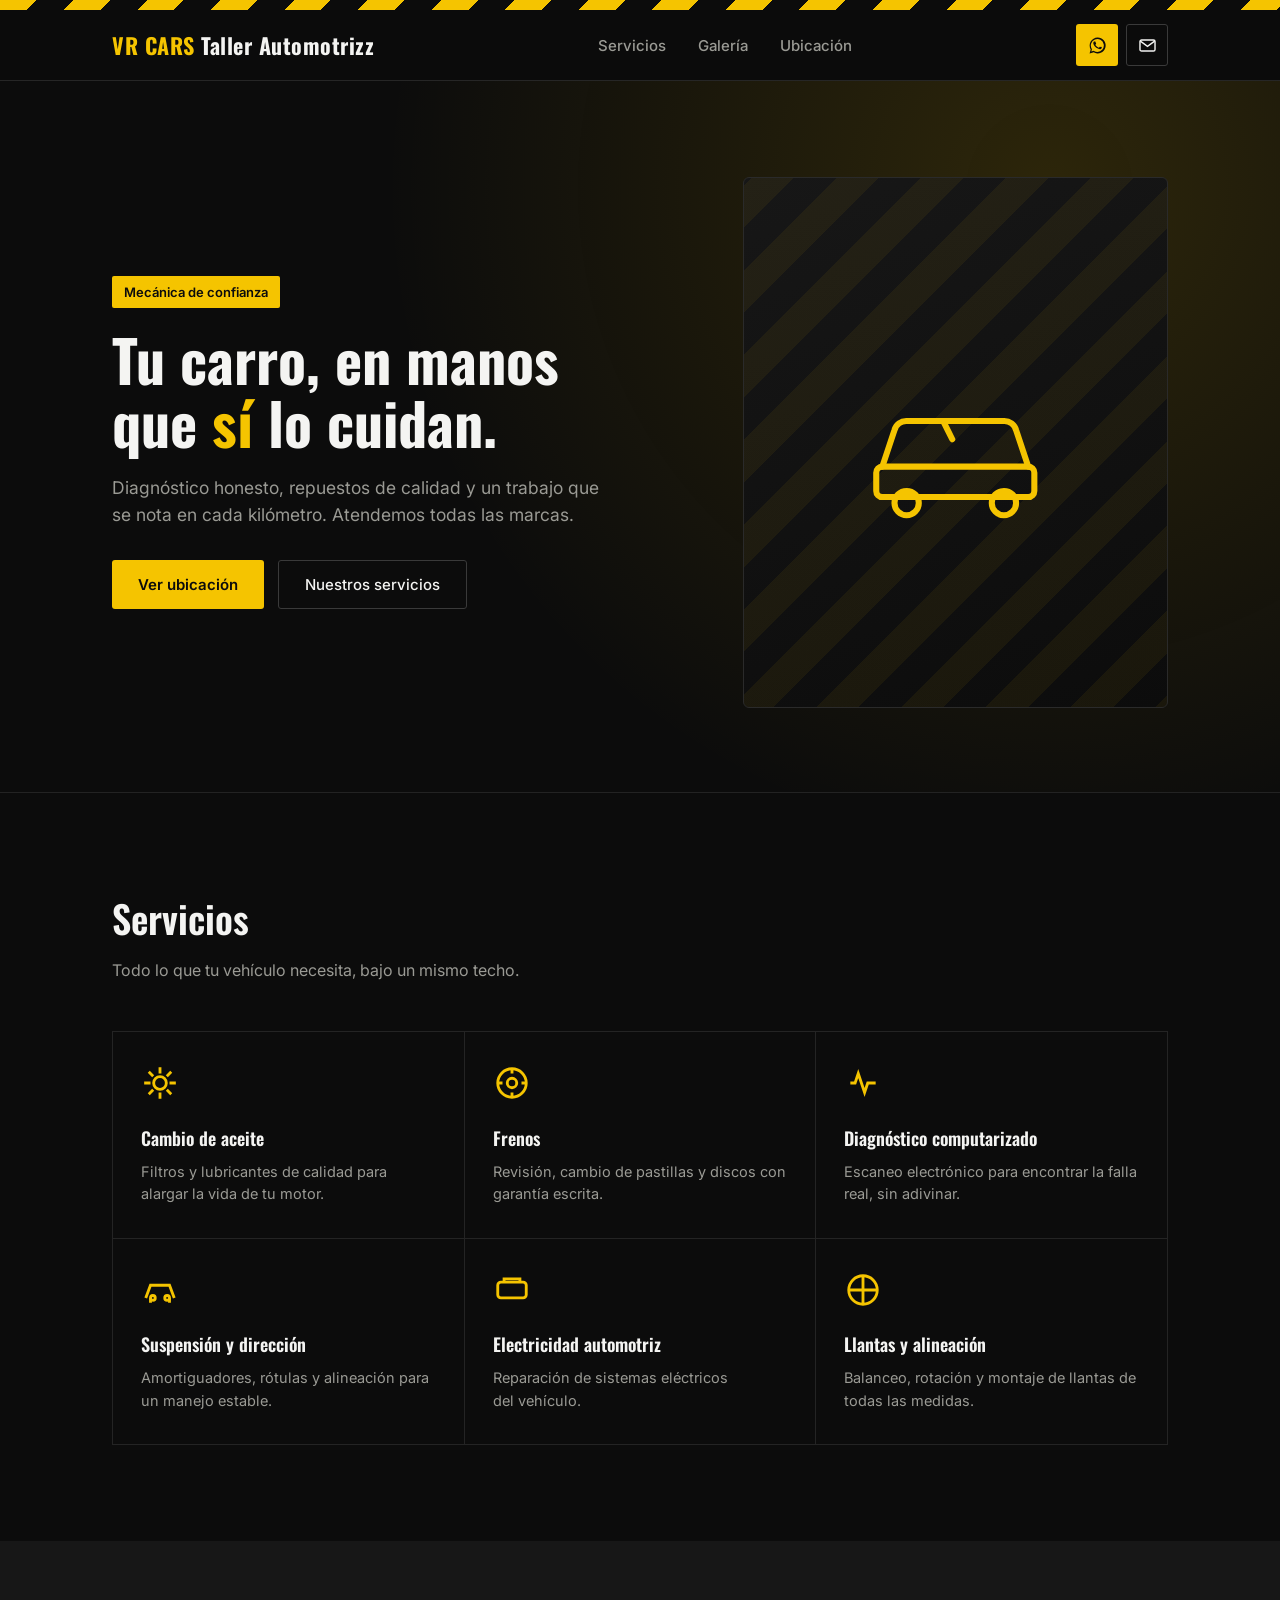
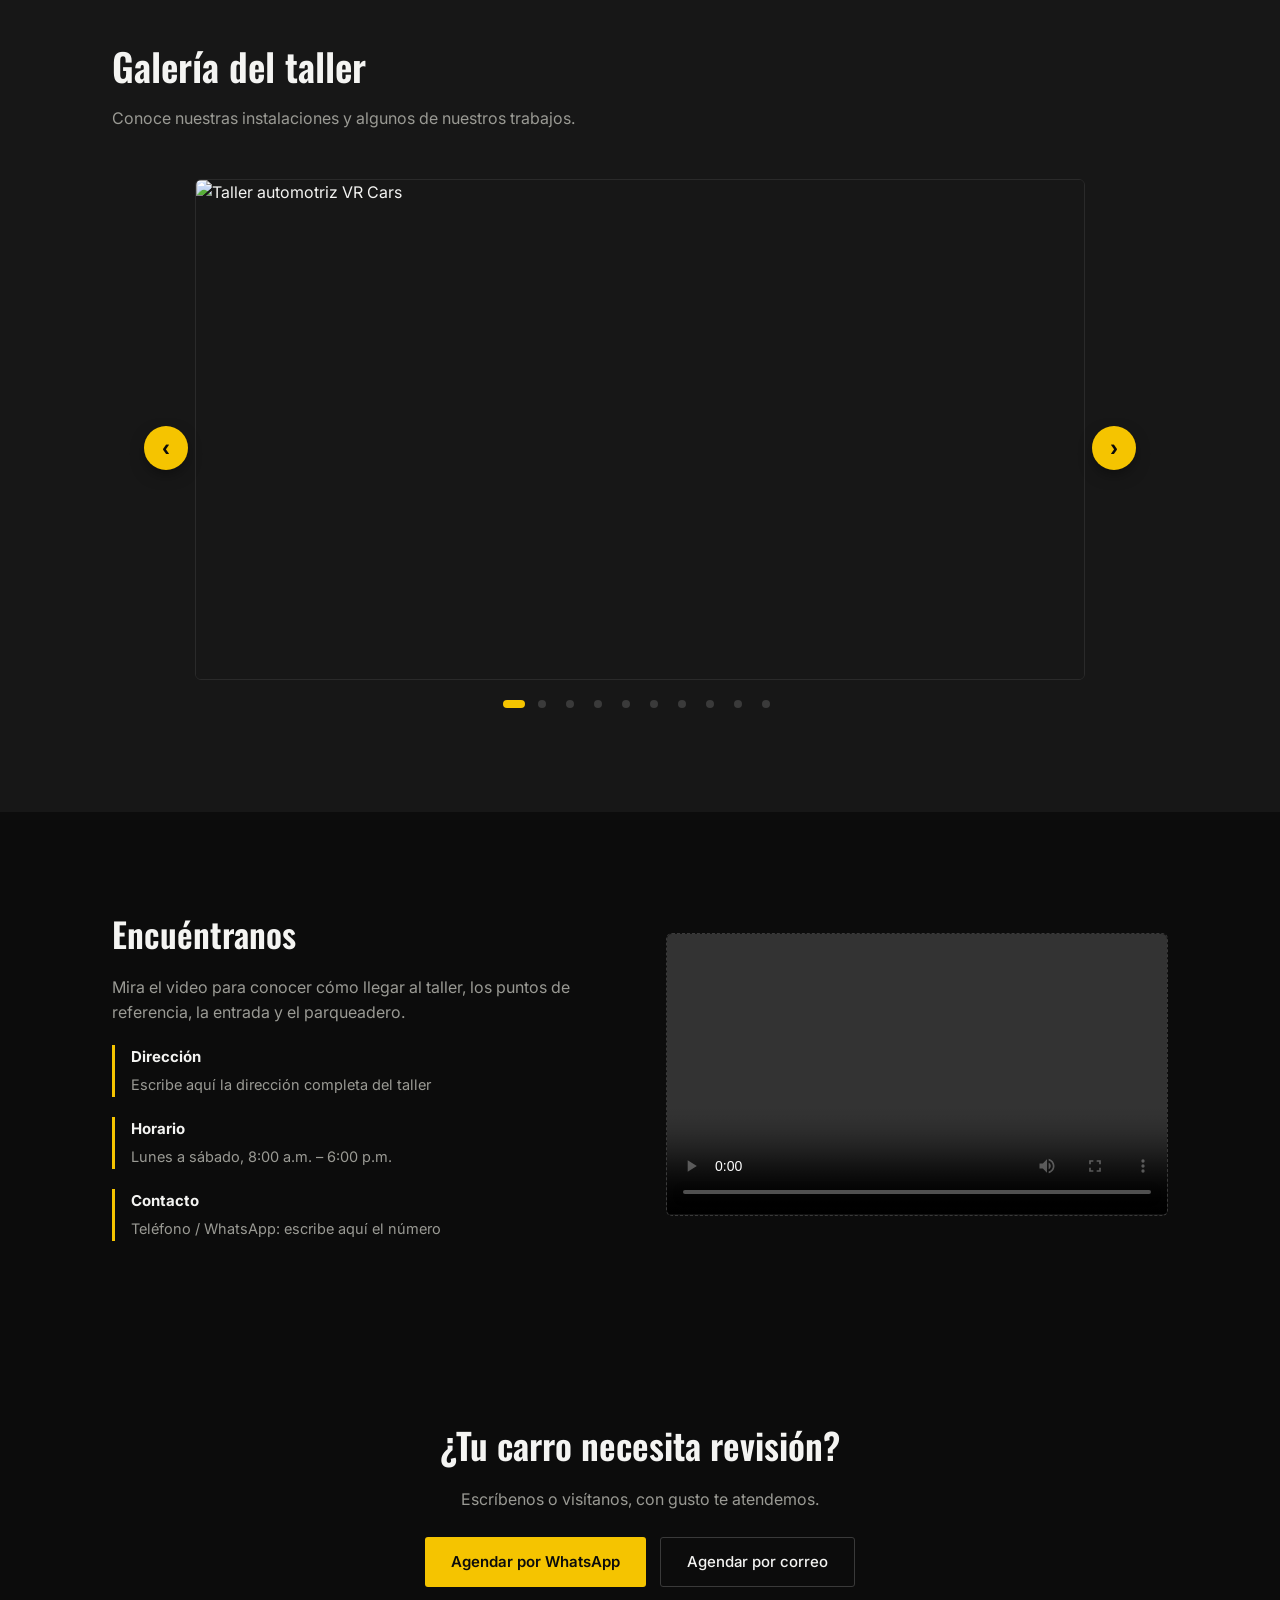
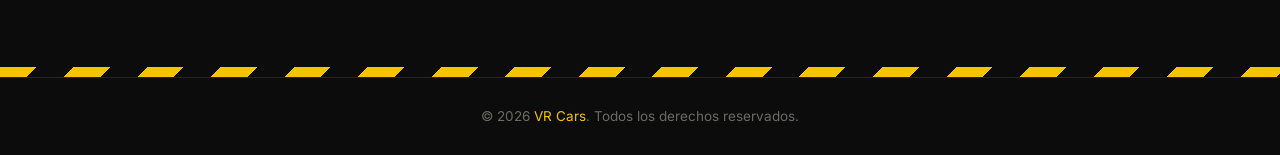
==== index.html @ baa8f750 "Actualizar pagina BR Cars" ====
<!DOCTYPE html>
<html lang="es">

<head>
    <!-- =====================================================
         CONFIGURACIÓN GENERAL
         ===================================================== -->
    <meta charset="UTF-8">
    <meta name="viewport" content="width=device-width, initial-scale=1, viewport-fit=cover">

    <title>VR Cars - Taller Automotriz</title>

    <!-- Hoja de estilos -->
    <link rel="stylesheet" href="styles.css">

    <!-- Fuentes de Google -->
    <link rel="preconnect" href="https://fonts.googleapis.com">
    <link rel="preconnect" href="https://fonts.gstatic.com" crossorigin>

    <link
        href="https://fonts.googleapis.com/css2?family=Oswald:wght@500;600;700&family=Inter:wght@400;500;600&display=swap"
        rel="stylesheet">
</head>

<body>

    <!-- =====================================================
         FRANJA DECORATIVA SUPERIOR
         ===================================================== -->
    <div class="stripe"></div>


    <!-- =====================================================
         ENCABEZADO Y MENÚ DE NAVEGACIÓN
         ===================================================== -->
    <header>

        <nav class="wrap">

            <div class="brand">
                <span>VR CARS</span> Taller Automotrizz
            </div>

            <ul>
                <li><a href="#servicios">Servicios</a></li>
                <li><a href="#galeria">Galería</a></li>
                <li><a href="#ubicacion">Ubicación</a></li>
            </ul>

            <div class="nav-actions">

                <!-- Botón de WhatsApp -->
                <a
                    class="icon-btn wa"
                    href="https://wa.me/573001234567?text=Hola%2C%20quiero%20agendar%20una%20cita"
                    target="_blank"
                    rel="noopener"
                    aria-label="Agendar por WhatsApp"
                >
                    <svg viewBox="0 0 24 24" fill="currentColor">
                        <path d="M17.5 14.4c-.3-.1-1.7-.8-2-.9-.3-.1-.5-.1-.6.1-.2.3-.7.9-.9 1-.2.2-.3.2-.6.1-.3-.1-1.2-.4-2.3-1.4-.9-.8-1.4-1.7-1.6-2-.2-.3 0-.5.1-.6.1-.1.3-.3.4-.5.1-.1.2-.3.2-.4.1-.2 0-.3 0-.5-.1-.1-.6-1.5-.8-2-.2-.5-.4-.4-.6-.5h-.5c-.2 0-.5.1-.7.3-.2.3-.9.9-.9 2.1s.9 2.5 1.1 2.7c.1.2 1.9 2.9 4.6 4 .6.3 1.1.4 1.5.6.6.2 1.2.2 1.6.1.5-.1 1.7-.7 1.9-1.3.2-.6.2-1.2.2-1.3-.1-.1-.2-.2-.5-.3z"/>
                        <path d="M12 2a10 10 0 0 0-8.6 15L2 22l5.2-1.4A10 10 0 1 0 12 2zm0 18.2c-1.6 0-3.1-.4-4.5-1.3l-.3-.2-3 .8.8-2.9-.2-.3A8.2 8.2 0 1 1 12 20.2z"/>
                    </svg>
                </a>

                <!-- Botón de Gmail -->
                <a
                    class="icon-btn mail"
                    href="https://mail.google.com/mail/?view=cm&fs=1&tf=1&to=contacto@tutaller.com&su=Agendar%20cita"
                    target="_blank"
                    rel="noopener"
                    aria-label="Agendar por correo"
                >
                    <svg
                        viewBox="0 0 24 24"
                        fill="none"
                        stroke="currentColor"
                        stroke-width="1.8"
                    >
                        <rect x="2.5" y="5" width="19" height="14" rx="2"/>
                        <path d="M3 6.5l9 6.5 9-6.5"/>
                    </svg>
                </a>

            </div>

        </nav>

    </header>


    <!-- =====================================================
         SECCIÓN PRINCIPAL / HERO
         ===================================================== -->
    <section class="hero">

        <div class="wrap">

            <div>

                <span class="eyebrow-tag">
                    Mecánica de confianza
                </span>

                <h1>
                    Tu carro, en manos que <em>sí</em> lo cuidan.
                </h1>

                <p>
                    Diagnóstico honesto, repuestos de calidad y un trabajo
                    que se nota en cada kilómetro. Atendemos todas las marcas.
                </p>

                <div class="hero-actions">

                    <a class="btn-primary" href="#ubicacion">
                        Ver ubicación
                    </a>

                    <a class="btn-ghost" href="#servicios">
                        Nuestros servicios
                    </a>

                </div>

            </div>

            <!-- Ilustración del automóvil -->
            <div class="hero-visual">

                <svg
                    viewBox="0 0 64 64"
                    fill="none"
                    stroke="currentColor"
                    stroke-width="2"
                    style="color:var(--amarillo)"
                >
                    <path
                        d="M8 40l4-12a4 4 0 0 1 4-3h32a4 4 0 0 1 4 3l4 12"
                        stroke-linecap="round"
                        stroke-linejoin="round"
                    />
                    <rect x="6" y="40" width="52" height="10" rx="2"/>
                    <circle cx="16" cy="52" r="4"/>
                    <circle cx="48" cy="52" r="4"/>
                    <path d="M18 25h10l3 6" stroke-linecap="round"/>
                </svg>

            </div>

        </div>

    </section>


    <!-- =====================================================
         SERVICIOS
         ===================================================== -->
    <section class="section" id="servicios">

        <div class="wrap">

            <div class="section-head">
                <h2>Servicios</h2>
                <p>
                    Todo lo que tu vehículo necesita, bajo un mismo techo.
                </p>
            </div>

            <div class="servicios-grid">

                <!-- Servicio 1 -->
                <div class="servicio">
                    <svg class="icon" viewBox="0 0 24 24" fill="none" stroke="currentColor" stroke-width="1.8">
                        <path d="M12 2v4M12 18v4M4.9 4.9l2.8 2.8M16.3 16.3l2.8 2.8M2 12h4M18 12h4M4.9 19.1l2.8-2.8M16.3 7.7l2.8-2.8"/>
                        <circle cx="12" cy="12" r="4"/>
                    </svg>
                    <h3>Cambio de aceite</h3>
                    <p>
                        Filtros y lubricantes de calidad para alargar la vida de tu motor.
                    </p>
                </div>

                <!-- Servicio 2 -->
                <div class="servicio">
                    <svg class="icon" viewBox="0 0 24 24" fill="none" stroke="currentColor" stroke-width="1.8">
                        <circle cx="12" cy="12" r="9"/>
                        <circle cx="12" cy="12" r="3"/>
                        <path d="M12 3v3M12 18v3M3 12h3M18 12h3"/>
                    </svg>
                    <h3>Frenos</h3>
                    <p>
                        Revisión, cambio de pastillas y discos con garantía escrita.
                    </p>
                </div>

                <!-- Servicio 3 -->
                <div class="servicio">
                    <svg class="icon" viewBox="0 0 24 24" fill="none" stroke="currentColor" stroke-width="1.8">
                        <path d="M4 12h3l2-6 4 12 2-6h5"/>
                    </svg>
                    <h3>Diagnóstico computarizado</h3>
                    <p>
                        Escaneo electrónico para encontrar la falla real, sin adivinar.
                    </p>
                </div>

                <!-- Servicio 4 -->
                <div class="servicio">
                    <svg class="icon" viewBox="0 0 24 24" fill="none" stroke="currentColor" stroke-width="1.8">
                        <path d="M3 17l3-8h12l3 8"/>
                        <path d="M6 17v3M18 17v3"/>
                        <circle cx="7.5" cy="17" r="1.5"/>
                        <circle cx="16.5" cy="17" r="1.5"/>
                    </svg>
                    <h3>Suspensión y dirección</h3>
                    <p>
                        Amortiguadores, rótulas y alineación para un manejo estable.
                    </p>
                </div>

                <!-- Servicio 5 -->
                <div class="servicio">
                    <svg class="icon" viewBox="0 0 24 24" fill="none" stroke="currentColor" stroke-width="1.8">
                        <rect x="3" y="7" width="18" height="10" rx="2"/>
                        <path d="M7 7V5h10v2"/>
                    </svg>
                    <h3>Electricidad automotriz</h3>
                    <p>
                        Reparación de sistemas eléctricos del vehículo.
                    </p>
                </div>

                <!-- Servicio 6 -->
                <div class="servicio">
                    <svg class="icon" viewBox="0 0 24 24" fill="none" stroke="currentColor" stroke-width="1.8">
                        <path d="M12 3v18M3 12h18"/>
                        <circle cx="12" cy="12" r="9"/>
                    </svg>
                    <h3>Llantas y alineación</h3>
                    <p>
                        Balanceo, rotación y montaje de llantas de todas las medidas.
                    </p>
                </div>

            </div>

        </div>

    </section>


    <!-- =====================================================
         GALERÍA / CARRUSEL DE IMÁGENES
         ===================================================== -->
    <section class="section alt" id="galeria">

        <div class="wrap">

            <div class="section-head">
                <h2>Galería del taller</h2>
                <p>
                    Conoce nuestras instalaciones y algunos de nuestros trabajos.
                </p>
            </div>

            <div class="carrusel">

                <button
                    class="carrusel-btn prev"
                    aria-label="Anterior"
                >
                    ‹
                </button>

                <div class="carrusel-viewport">

                    <div class="carrusel-track" id="track">

                        <!-- Imagen 1 -->
                        <div class="slide">
                            <img src="imagenes/imagen1.jpg" alt="Taller automotriz VR Cars">
                        </div>

                        <!-- Imagen 2 -->
                        <div class="slide">
                            <img src="imagenes/imagen2.jpg" alt="Vehículo atendido en VR Cars">
                        </div>

                        <!-- Imagen 3 -->
                        <div class="slide">
                            <img src="imagenes/imagen3.jpg" alt="Equipo de trabajo">
                        </div>

                        <!-- Imagen 4 -->
                        <div class="slide">
                            <img src="imagenes/imagen4.jpg" alt="Instalaciones del taller">
                        </div>

                        <!-- Imagen 5 -->
                        <div class="slide">
                            <img src="imagenes/imagen5.jpg" alt="Trabajo automotriz">
                        </div>

                        <!-- Imagen 6 -->
                        <div class="slide">
                            <img src="imagenes/imagen6.jpg" alt="Vehículo en mantenimiento">
                        </div>

                        <!-- Imagen 7 -->
                        <div class="slide">
                            <img src="imagenes/imagen7.jpg" alt="Servicio automotriz">
                        </div>

                        <!-- Imagen 8 -->
                        <div class="slide">
                            <img src="imagenes/imagen8.jpg" alt="Taller VR Cars">
                        </div>

                        <!-- Imagen 9 -->
                        <div class="slide">
                            <img src="imagenes/imagen9.jpg" alt="Mecánica automotriz">
                        </div>

                        <!-- Imagen 10 -->
                        <div class="slide">
                            <img src="imagenes/imagen10.jpg" alt="Trabajo realizado en VR Cars">
                        </div>

                    </div>

                </div>

                <button
                    class="carrusel-btn next"
                    aria-label="Siguiente"
                >
                    ›
                </button>

                <div class="dots" id="dots"></div>

            </div>

        </div>

    </section>


    <!-- =====================================================
         UBICACIÓN Y VÍDEO
         ===================================================== -->
    <section class="section ubicacion" id="ubicacion">

        <div class="wrap">

            <div>

                <h2>Encuéntranos</h2>

                <p>
                    Mira el video para conocer cómo llegar al taller,
                    los puntos de referencia, la entrada y el parqueadero.
                </p>

                <div class="direccion">
                    <strong>Dirección</strong>
                    <span>
                        Escribe aquí la dirección completa del taller
                    </span>
                </div>

                <div class="direccion">
                    <strong>Horario</strong>
                    <span>
                        Lunes a sábado, 8:00 a.m. – 6:00 p.m.
                    </span>
                </div>

                <div class="direccion">
                    <strong>Contacto</strong>
                    <span>
                        Teléfono / WhatsApp: escribe aquí el número
                    </span>
                </div>

            </div>


            <!-- Vídeo local alojado dentro del proyecto -->
            <div class="video-slot">

                <video
                    controls
                    playsinline
                    preload="metadata"
                >
                    <source src="video/ubicacion.mp4" type="video/mp4">

                    Tu navegador no soporta la reproducción de video.
                </video>

            </div>

        </div>

    </section>


    <!-- =====================================================
         SECCIÓN FINAL DE CONTACTO
         ===================================================== -->
    <section class="cta-final">

        <div class="wrap">

            <h2>
                ¿Tu carro necesita revisión?
            </h2>

            <p>
                Escríbenos o visítanos, con gusto te atendemos.
            </p>

            <div class="cta-buttons">

                <!-- WhatsApp -->
                <a
                    class="btn-primary"
                    href="https://wa.me/573001234567?text=Hola%2C%20quiero%20agendar%20una%20cita"
                    target="_blank"
                    rel="noopener"
                >
                    Agendar por WhatsApp
                </a>

                <!-- Gmail en el navegador -->
                <a
                    class="btn-ghost"
                    href="https://mail.google.com/mail/?view=cm&fs=1&tf=1&to=contacto@tutaller.com&su=Agendar%20cita"
                    target="_blank"
                    rel="noopener"
                >
                    Agendar por correo
                </a>

            </div>

        </div>

    </section>


    <!-- =====================================================
         PIE DE PÁGINA
         ===================================================== -->
    <div class="stripe"></div>

    <footer>

        <div class="wrap">
            © 2026 <span>VR Cars</span>.
            Todos los derechos reservados.
        </div>

    </footer>


    <!-- =====================================================
         JAVASCRIPT
         ===================================================== -->
    <script src="scrip.js"></script>

</body>

</html>
---- styles.css ----
/* ==========================================================
   VARIABLES Y CONFIGURACIÓN GENERAL
   ========================================================== */

:root{
  --negro:#0c0c0c;
  --negro-2:#171717;
  --amarillo:#f5c400;
  --amarillo-2:#ffe37a;
  --blanco:#f4f4f2;
  --gris:#9a9a94;
  --linea:#262626;

  --gutter:clamp(16px,4vw,32px);
  --section-y:clamp(52px,8vw,96px);
  --ease:cubic-bezier(.2,.7,.2,1);

  box-sizing:border-box;
  padding-top:env(safe-area-inset-top,0px);
  padding-bottom:env(safe-area-inset-bottom,0px);
}

*{
  box-sizing:inherit;
  margin:0;
  padding:0;
}

html{
  scroll-padding-top:calc(env(safe-area-inset-top,0px) + 72px);
  scroll-behavior:smooth;
  -webkit-text-size-adjust:100%;
}

body{
  background:var(--negro);
  color:var(--blanco);
  font-family:'Inter',system-ui,sans-serif;
  line-height:1.55;
  overflow-x:hidden;
  -webkit-tap-highlight-color:transparent;
}

h1,h2,h3,.brand{
  font-family:'Oswald',system-ui,sans-serif;
  text-wrap:balance;
}

p{
  text-wrap:pretty;
}

img{
  max-width:100%;
  display:block;
}

.wrap{
  max-width:1120px;
  margin:0 auto;
  padding:0 var(--gutter);
}


/* ==========================================================
   ACCESIBILIDAD Y SELECCIÓN DE TEXTO
   ========================================================== */

:focus-visible{
  outline:2px solid var(--amarillo);
  outline-offset:3px;
  border-radius:3px;
}

::selection{
  background:var(--amarillo);
  color:var(--negro);
}


/* ==========================================================
   FRANJA DECORATIVA
   ========================================================== */

.stripe{
  height:10px;
  background:
    repeating-linear-gradient(
      135deg,
      var(--amarillo) 0 26px,
      var(--negro) 26px 52px
    );
}


/* ==========================================================
   NAVBAR / ENCABEZADO
   ========================================================== */

header{
  position:sticky;
  top:env(safe-area-inset-top,0px);
  z-index:20;
  background:rgba(12,12,12,.88);
  -webkit-backdrop-filter:blur(8px);
  backdrop-filter:blur(8px);
  border-bottom:1px solid var(--linea);
}

nav.wrap{
  display:flex;
  align-items:center;
  justify-content:space-between;
  gap:16px;
  padding-top:14px;
  padding-bottom:14px;
}

.brand{
  font-size:clamp(19px,2.4vw,22px);
  font-weight:700;
  letter-spacing:.5px;
  color:var(--blanco);
  text-decoration:none;
}

.brand span{
  color:var(--amarillo);
}

nav ul{
  list-style:none;
  display:flex;
  gap:clamp(16px,3vw,32px);
}

nav ul a{
  position:relative;
  color:var(--gris);
  text-decoration:none;
  font-size:15px;
  font-weight:500;
  padding:6px 0;
  transition:color .2s var(--ease);
}

nav ul a::after{
  content:"";
  position:absolute;
  left:0;
  bottom:0;
  width:100%;
  height:2px;
  background:var(--amarillo);
  transform:scaleX(0);
  transform-origin:left;
  transition:transform .25s var(--ease);
}

nav ul a:hover,
nav ul a:focus-visible{
  color:var(--blanco);
}

nav ul a:hover::after,
nav ul a:focus-visible::after{
  transform:scaleX(1);
}


/* ==========================================================
   BOTONES DEL NAV
   ========================================================== */

.nav-actions{
  display:flex;
  gap:8px;
}

.icon-btn{
  width:42px;
  height:42px;
  border-radius:3px;
  display:flex;
  align-items:center;
  justify-content:center;
  text-decoration:none;
  flex-shrink:0;
  transition:
    transform .2s var(--ease),
    background .2s,
    border-color .2s,
    color .2s;
}

.icon-btn svg{
  width:19px;
  height:19px;
}

.icon-btn.wa{
  background:var(--amarillo);
  color:var(--negro);
}

.icon-btn.mail{
  border:1px solid #3a3a3a;
  color:var(--blanco);
}

.icon-btn.wa:hover{
  background:var(--amarillo-2);
}

.icon-btn.mail:hover{
  border-color:var(--amarillo);
  color:var(--amarillo);
}

.icon-btn:active{
  transform:scale(.94);
}


/* ==========================================================
   NAV EN CELULARES
   ========================================================== */

@media (max-width:720px){
  nav ul{
    display:none;
  }
}


/* ==========================================================
   HERO
   ========================================================== */

.hero{
  position:relative;
  padding:clamp(44px,9vw,96px) 0 clamp(48px,8vw,84px);
  background:
    radial-gradient(
      circle at 82% 15%,
      rgba(245,196,0,.14),
      transparent 55%
    ),
    var(--negro);
  border-bottom:1px solid #232323;
}

.hero .wrap{
  display:grid;
  grid-template-columns:minmax(0,1.15fr) minmax(0,.85fr);
  gap:clamp(28px,5vw,56px);
  align-items:center;
}

.eyebrow-tag{
  display:inline-block;
  background:var(--amarillo);
  color:var(--negro);
  padding:6px 12px;
  border-radius:2px;
  font-weight:600;
  font-size:13px;
  margin-bottom:20px;
}

.hero h1{
  font-size:clamp(32px,5.4vw,58px);
  font-weight:700;
  line-height:1.08;
  color:var(--blanco);
}

.hero h1 em{
  font-style:normal;
  color:var(--amarillo);
}

.hero p{
  color:var(--gris);
  font-size:clamp(15.5px,1.6vw,17.5px);
  max-width:46ch;
  margin-top:20px;
}

.hero-actions{
  display:flex;
  gap:14px;
  margin-top:32px;
  flex-wrap:wrap;
}


/* ==========================================================
   BOTONES PRINCIPALES
   ========================================================== */

.btn-primary,
.btn-ghost{
  display:inline-flex;
  align-items:center;
  justify-content:center;
  min-height:48px;
  padding:12px 26px;
  border-radius:3px;
  text-decoration:none;
  font-size:15px;
  transition:
    transform .2s var(--ease),
    background .2s,
    border-color .2s,
    color .2s,
    box-shadow .2s;
}

.btn-primary{
  background:var(--amarillo);
  color:var(--negro);
  font-weight:600;
}

.btn-ghost{
  border:1px solid #3a3a3a;
  color:var(--blanco);
  font-weight:500;
}

.btn-primary:hover{
  background:var(--amarillo-2);
  transform:translateY(-2px);
  box-shadow:0 8px 24px -8px rgba(245,196,0,.55);
}

.btn-ghost:hover{
  border-color:var(--amarillo);
  color:var(--amarillo);
  transform:translateY(-2px);
}

.btn-primary:active,
.btn-ghost:active{
  transform:translateY(0) scale(.98);
  box-shadow:none;
}


/* ==========================================================
   IMAGEN / ILUSTRACIÓN DEL HERO
   ========================================================== */

.hero-visual{
  aspect-ratio:4/5;
  border-radius:6px;
  background:linear-gradient(160deg,var(--negro-2),#0c0c0c);
  border:1px solid #2a2a2a;
  display:flex;
  align-items:center;
  justify-content:center;
  position:relative;
  overflow:hidden;
}

.hero-visual::before{
  content:"";
  position:absolute;
  inset:-60px;
  background:
    repeating-linear-gradient(
      135deg,
      transparent 0 30px,
      rgba(245,196,0,.06) 30px 60px
    );
  transition:transform .8s var(--ease);
}

.hero-visual:hover::before{
  transform:translate(28px,-28px);
}

.hero-visual svg{
  width:46%;
  position:relative;
  transition:transform .5s var(--ease);
}

.hero-visual:hover svg{
  transform:scale(1.06) rotate(-2deg);
}


/* ==========================================================
   ANIMACIÓN DEL HERO
   ========================================================== */

@keyframes subir{
  from{
    opacity:0;
    transform:translateY(18px);
  }

  to{
    opacity:1;
    transform:none;
  }
}

.hero .wrap > *{
  animation:subir .7s var(--ease) both;
}

.hero .wrap > *:nth-child(2){
  animation-delay:.12s;
}


/* ==========================================================
   TÍTULOS DE LAS SECCIONES
   ========================================================== */

.section{
  padding:var(--section-y) 0;
}

.section-head{
  max-width:56ch;
  margin-bottom:clamp(28px,4vw,48px);
}

.section-head h2{
  font-size:clamp(26px,3.6vw,38px);
  font-weight:600;
  color:var(--blanco);
}

.section-head p{
  color:var(--gris);
  margin-top:10px;
  font-size:16px;
}

.alt{
  background:var(--negro-2);
}


/* ==========================================================
   SERVICIOS
   ========================================================== */

.servicios-grid{
  display:grid;
  grid-template-columns:repeat(3,minmax(0,1fr));
  gap:1px;
  background:#242424;
  border:1px solid #242424;
}

.servicio{
  position:relative;
  background:var(--negro);
  padding:clamp(22px,3vw,32px) clamp(20px,2.6vw,28px);
  transition:background .25s var(--ease);
}

.servicio::before{
  content:"";
  position:absolute;
  left:0;
  top:0;
  height:3px;
  width:100%;
  background:var(--amarillo);
  transform:scaleX(0);
  transform-origin:left;
  transition:transform .3s var(--ease);
}

.servicio .icon{
  width:38px;
  height:38px;
  color:var(--amarillo);
  margin-bottom:16px;
  transition:transform .3s var(--ease);
}

.servicio h3{
  font-size:18px;
  font-weight:600;
  color:var(--blanco);
  margin-bottom:8px;
}

.servicio p{
  color:var(--gris);
  font-size:14.5px;
}

.servicio:hover,
.servicio:focus-within{
  background:var(--negro-2);
}

.servicio:hover::before,
.servicio:focus-within::before{
  transform:scaleX(1);
}

.servicio:hover .icon{
  transform:translateY(-3px) scale(1.08);
}

@media (max-width:860px){
  .servicios-grid{
    grid-template-columns:repeat(2,minmax(0,1fr));
  }
}

@media (max-width:560px){
  .servicios-grid{
    grid-template-columns:1fr;
  }
}


/* ==========================================================
   CARRUSEL DE GALERÍA
   ========================================================== */

.carrusel{
  position:relative;

  /* Espacio lateral para que los botones tengan sitio */
  padding:0 55px;

  max-width:1000px;
  margin:0 auto;
}


/* Contenedor que recorta las imágenes */
.carrusel-viewport{
  overflow:hidden;
  border-radius:6px;
  border:1px solid #2a2a2a;
  touch-action:pan-y;
}


/* Contenedor que mueve las imágenes */
.carrusel-track{
  display:flex;
  transition:transform .45s var(--ease);
  will-change:transform;
}


/* Cada imagen ocupa exactamente todo el espacio disponible */
.slide{
  min-width:100%;
  aspect-ratio:16/9;
  background:var(--negro-2);
  display:flex;
  align-items:center;
  justify-content:center;
  overflow:hidden;
  user-select:none;
}


/* Las fotografías llenan correctamente el recuadro */
.slide img{
  width:100%;
  height:100%;
  object-fit:cover;
  display:block;
}


/* ==========================================================
   BOTONES LATERALES DEL CARRUSEL
   ========================================================== */

.carrusel-btn{
  position:absolute;

  /* Los coloca exactamente a mitad de la imagen */
  top:50%;
  transform:translateY(-50%);

  /* Tamaño del botón */
  width:44px;
  height:44px;

  /* Apariencia */
  background:var(--amarillo);
  color:var(--negro);
  border:none;
  border-radius:50%;

  /* Texto */
  font-size:24px;
  line-height:1;
  font-weight:700;

  /* Centrar la flecha */
  display:flex;
  align-items:center;
  justify-content:center;

  /* Interacción */
  cursor:pointer;
  z-index:5;

  box-shadow:0 6px 18px -6px rgba(0,0,0,.7);

  transition:
    transform .2s var(--ease),
    background .2s;
}


/* Botón izquierdo */
.carrusel-btn.prev{
  left:4px;
}


/* Botón derecho */
.carrusel-btn.next{
  right:4px;
}


/* Efecto al pasar el cursor */
.carrusel-btn:hover{
  background:var(--amarillo-2);
  transform:translateY(-50%) scale(1.1);
}


/* Efecto al pulsar */
.carrusel-btn:active{
  transform:translateY(-50%) scale(.94);
}


/* ==========================================================
   PUNTOS DEL CARRUSEL
   ========================================================== */

.dots{
  display:flex;
  justify-content:center;
  gap:4px;
  margin-top:12px;
}

.dot{
  position:relative;
  width:24px;
  height:24px;
  border:none;
  background:none;
  cursor:pointer;
}

.dot::after{
  content:"";
  position:absolute;
  left:50%;
  top:50%;
  width:8px;
  height:8px;
  border-radius:999px;
  background:#3a3a3a;
  transform:translate(-50%,-50%);
  transition:
    width .25s var(--ease),
    background .2s;
}

.dot:hover::after{
  background:#6b6b66;
}

.dot.active::after{
  background:var(--amarillo);
  width:22px;
}


/* Texto debajo del carrusel */
.carrusel-note{
  text-align:center;
  color:#6b6b66;
  font-size:13px;
  margin-top:10px;
}


/* ==========================================================
   AJUSTE DEL CARRUSEL PARA TABLETS
   ========================================================== */

@media (max-width:980px){

  .carrusel{
    padding:0 50px;
  }

  .carrusel-btn.prev{
    left:2px;
  }

  .carrusel-btn.next{
    right:2px;
  }
}


/* ==========================================================
   UBICACIÓN Y VIDEO
   ========================================================== */

.ubicacion .wrap{
  display:grid;
  grid-template-columns:repeat(2,minmax(0,1fr));
  gap:clamp(28px,5vw,52px);
  align-items:center;
}

.video-slot{
  aspect-ratio:16/9;
  border-radius:6px;
  border:1px dashed #3a3a3a;
  background:#111;

  display:flex;
  flex-direction:column;
  align-items:center;
  justify-content:center;
  gap:12px;

  color:#6b6b66;

  transition:
    border-color .25s,
    background .25s;

  overflow:hidden;
}


/* El vídeo ocupa todo el espacio */
.video-slot video{
  width:100%;
  height:100%;
  display:block;
  object-fit:cover;
}


/* Información de ubicación */
.ubicacion h2{
  font-size:clamp(24px,3.2vw,34px);
  font-weight:600;
  margin-bottom:14px;
}

.ubicacion p{
  color:var(--gris);
  margin-bottom:12px;
}

.direccion{
  margin-top:20px;
  border-left:3px solid var(--amarillo);
  padding-left:16px;
}

.direccion strong{
  color:var(--blanco);
  display:block;
  font-size:15px;
  margin-bottom:4px;
}

.direccion span{
  color:var(--gris);
  font-size:14.5px;
}


/* ==========================================================
   VIDEO Y UBICACIÓN EN CELULARES
   ========================================================== */

@media (max-width:820px){

  .ubicacion .wrap{
    grid-template-columns:1fr;
  }

}


/* ==========================================================
   CTA FINAL
   ========================================================== */

.cta-final{
  padding:clamp(52px,7vw,80px) 0;
  text-align:center;
}

.cta-final h2{
  font-size:clamp(24px,3.6vw,36px);
  font-weight:600;
  margin-bottom:14px;
}

.cta-final p{
  color:var(--gris);
  margin:0 auto 26px;
  max-width:52ch;
}

.cta-buttons{
  display:flex;
  gap:14px;
  justify-content:center;
  flex-wrap:wrap;
}


/* ==========================================================
   FOOTER
   ========================================================== */

footer{
  border-top:1px solid #232323;
  padding:28px 0;
  text-align:center;
  color:#6b6b66;
  font-size:13.5px;
}

footer span{
  color:var(--amarillo);
}


/* ==========================================================
   TABLET
   ========================================================== */

@media (max-width:900px){

  .hero .wrap{
    grid-template-columns:1fr;
  }

  .hero-visual{
    order:-1;
    aspect-ratio:16/9;
    max-height:360px;
    width:100%;
  }

  .hero p{
    max-width:56ch;
  }

}


/* ==========================================================
   MÓVILES
   ========================================================== */

@media (max-width:600px){

  nav.wrap{
    padding-top:10px;
    padding-bottom:10px;
  }

  .hero-visual{
    aspect-ratio:16/10;
  }

  .hero-actions,
  .cta-buttons{
    flex-direction:column;
    gap:10px;
  }

  .btn-primary,
  .btn-ghost{
    width:100%;
    font-size:14.5px;
  }

  .carrusel-note{
    font-size:12px;
    padding:0 8px;
  }

  .direccion{
    margin-top:16px;
    padding-left:14px;
  }

  /* En celular reducimos el espacio lateral */
  .carrusel{
    padding:0 42px;
  }

  /* Botones un poco más pequeños */
  .carrusel-btn{
    width:38px;
    height:38px;
    font-size:21px;
  }

  .carrusel-btn.prev{
    left:1px;
  }

  .carrusel-btn.next{
    right:1px;
  }

}


/* ==========================================================
   CELULARES MUY PEQUEÑOS
   ========================================================== */

@media (max-width:360px){

  .brand{
    font-size:17px;
  }

  .icon-btn{
    width:40px;
    height:40px;
  }

}


/* ==========================================================
   PANTALLAS GRANDES
   ========================================================== */

@media (min-width:1400px){

  .wrap{
    max-width:1240px;
  }

}


/* ==========================================================
   CELULAR HORIZONTAL
   ========================================================== */

@media (max-height:480px) and (orientation:landscape){

  .hero{
    padding:32px 0;
  }

  .hero-visual{
    display:none;
  }

}


/* ==========================================================
   DISPOSITIVOS TÁCTILES
   ========================================================== */

@media (hover:none){

  .btn-primary:hover,
  .btn-ghost:hover,
  .icon-btn:hover,
  .carrusel-btn:hover{
    transform:none;
    box-shadow:none;
  }

  .carrusel-btn:hover{
    transform:translateY(-50%);
  }

  .hero-visual:hover::before,
  .hero-visual:hover svg{
    transform:none;
  }

}


/* ==========================================================
   REDUCCIÓN DE ANIMACIONES
   ========================================================== */

@media (prefers-reduced-motion:reduce){

  html{
    scroll-behavior:auto;
  }

  *,
  *::before,
  *::after{
    animation-duration:.01ms !important;
    animation-delay:0s !important;
    transition-duration:.01ms !important;
  }

}
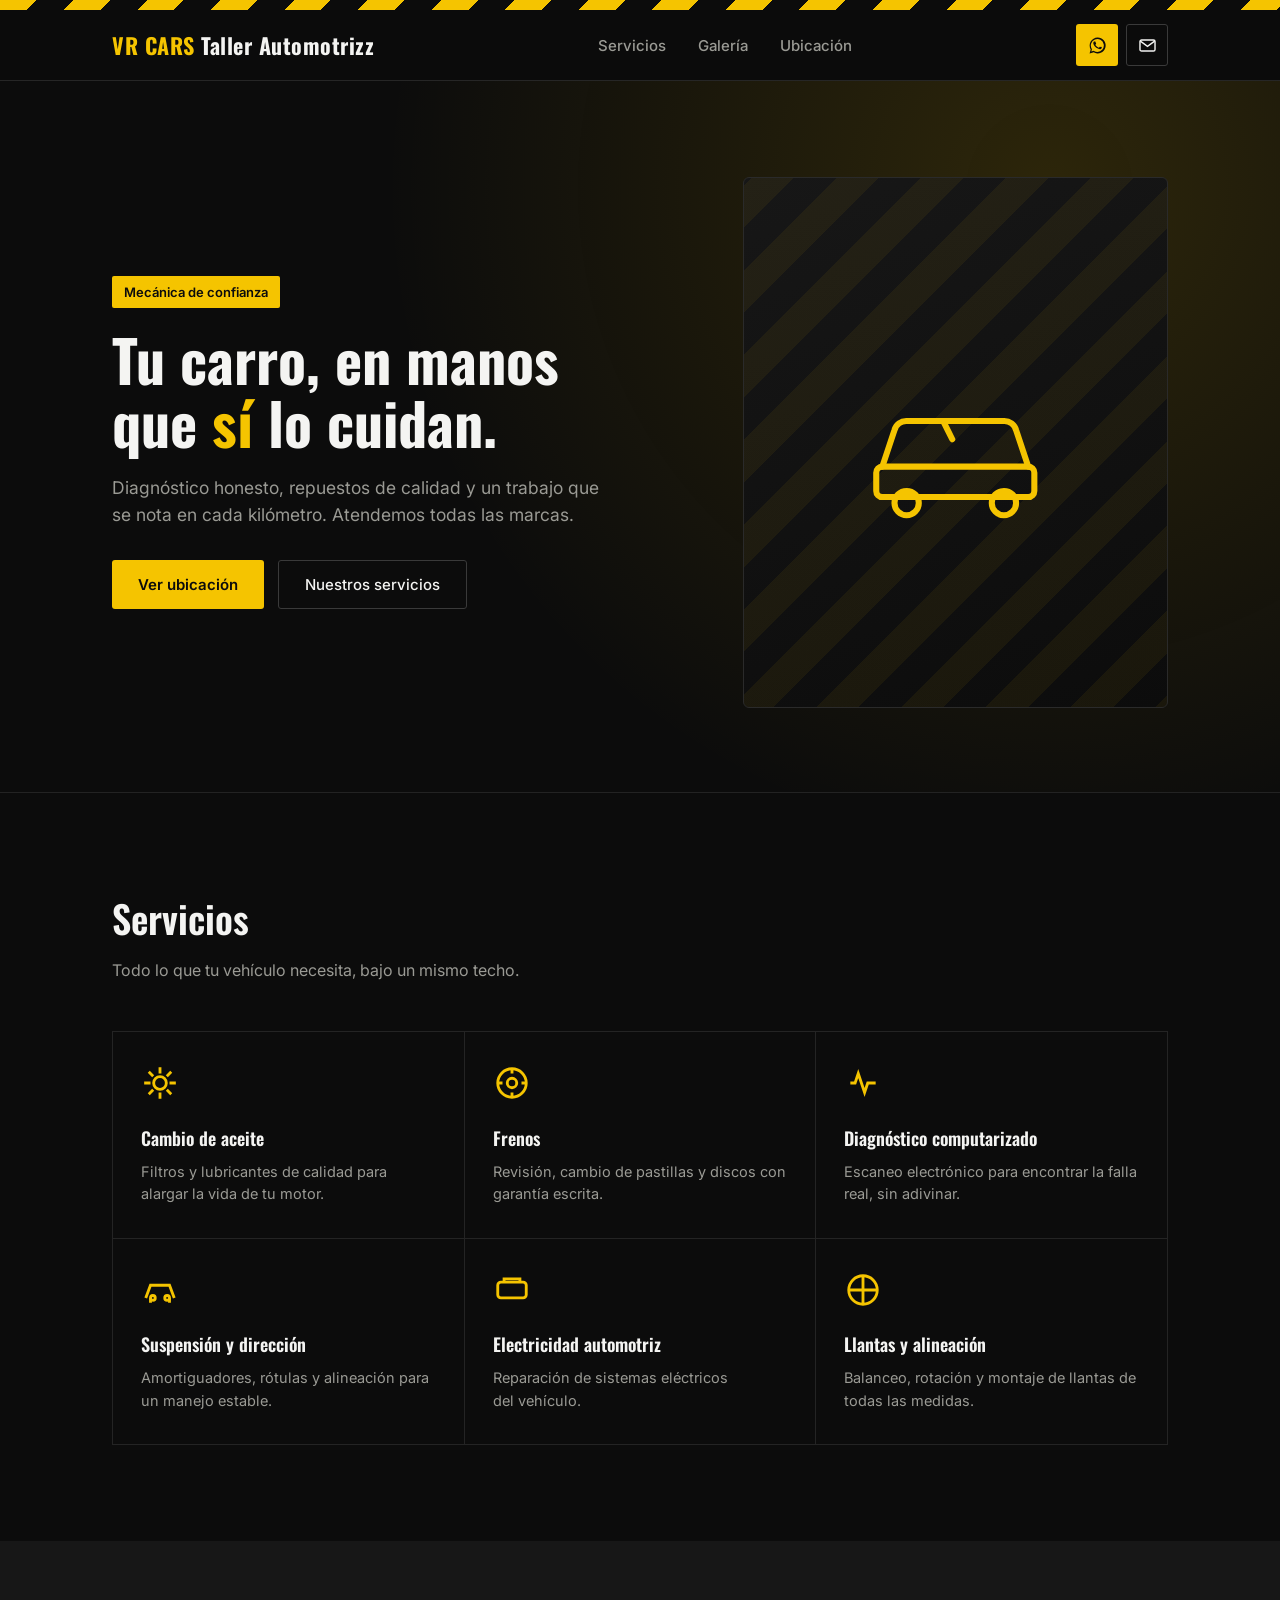
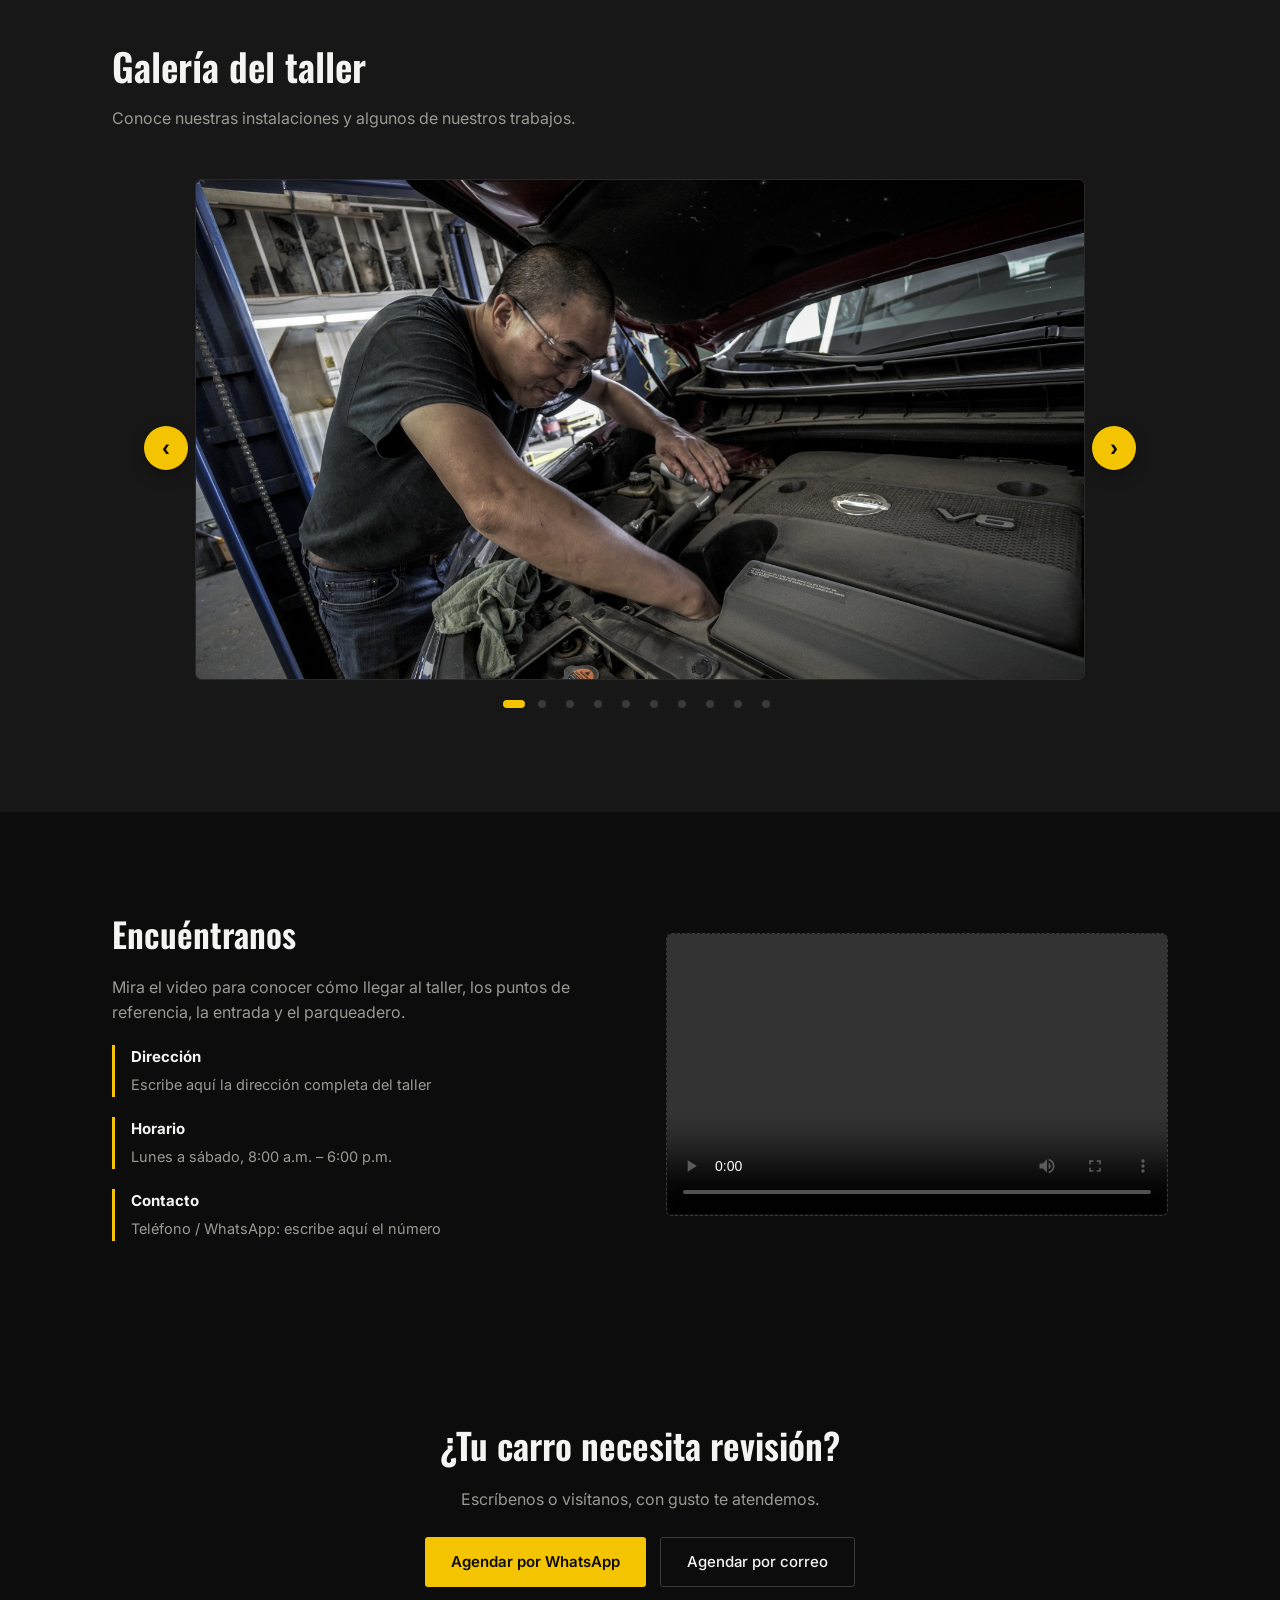
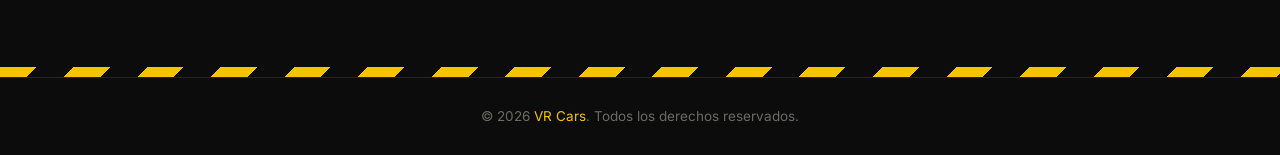
==== commit a947d563: "Actualizar pagina BR Cars" ====
--- a/index.html
+++ b/index.html
@@ -279,7 +279,7 @@
 
                         <!-- Imagen 1 -->
                         <div class="slide">
-                            <img src="imagenes/imagen1.jpg" alt="Taller automotriz VR Cars">
+                            <img src="img/img1.jpg" alt="Taller automotriz VR Cars">
                         </div>
 
                         <!-- Imagen 2 -->
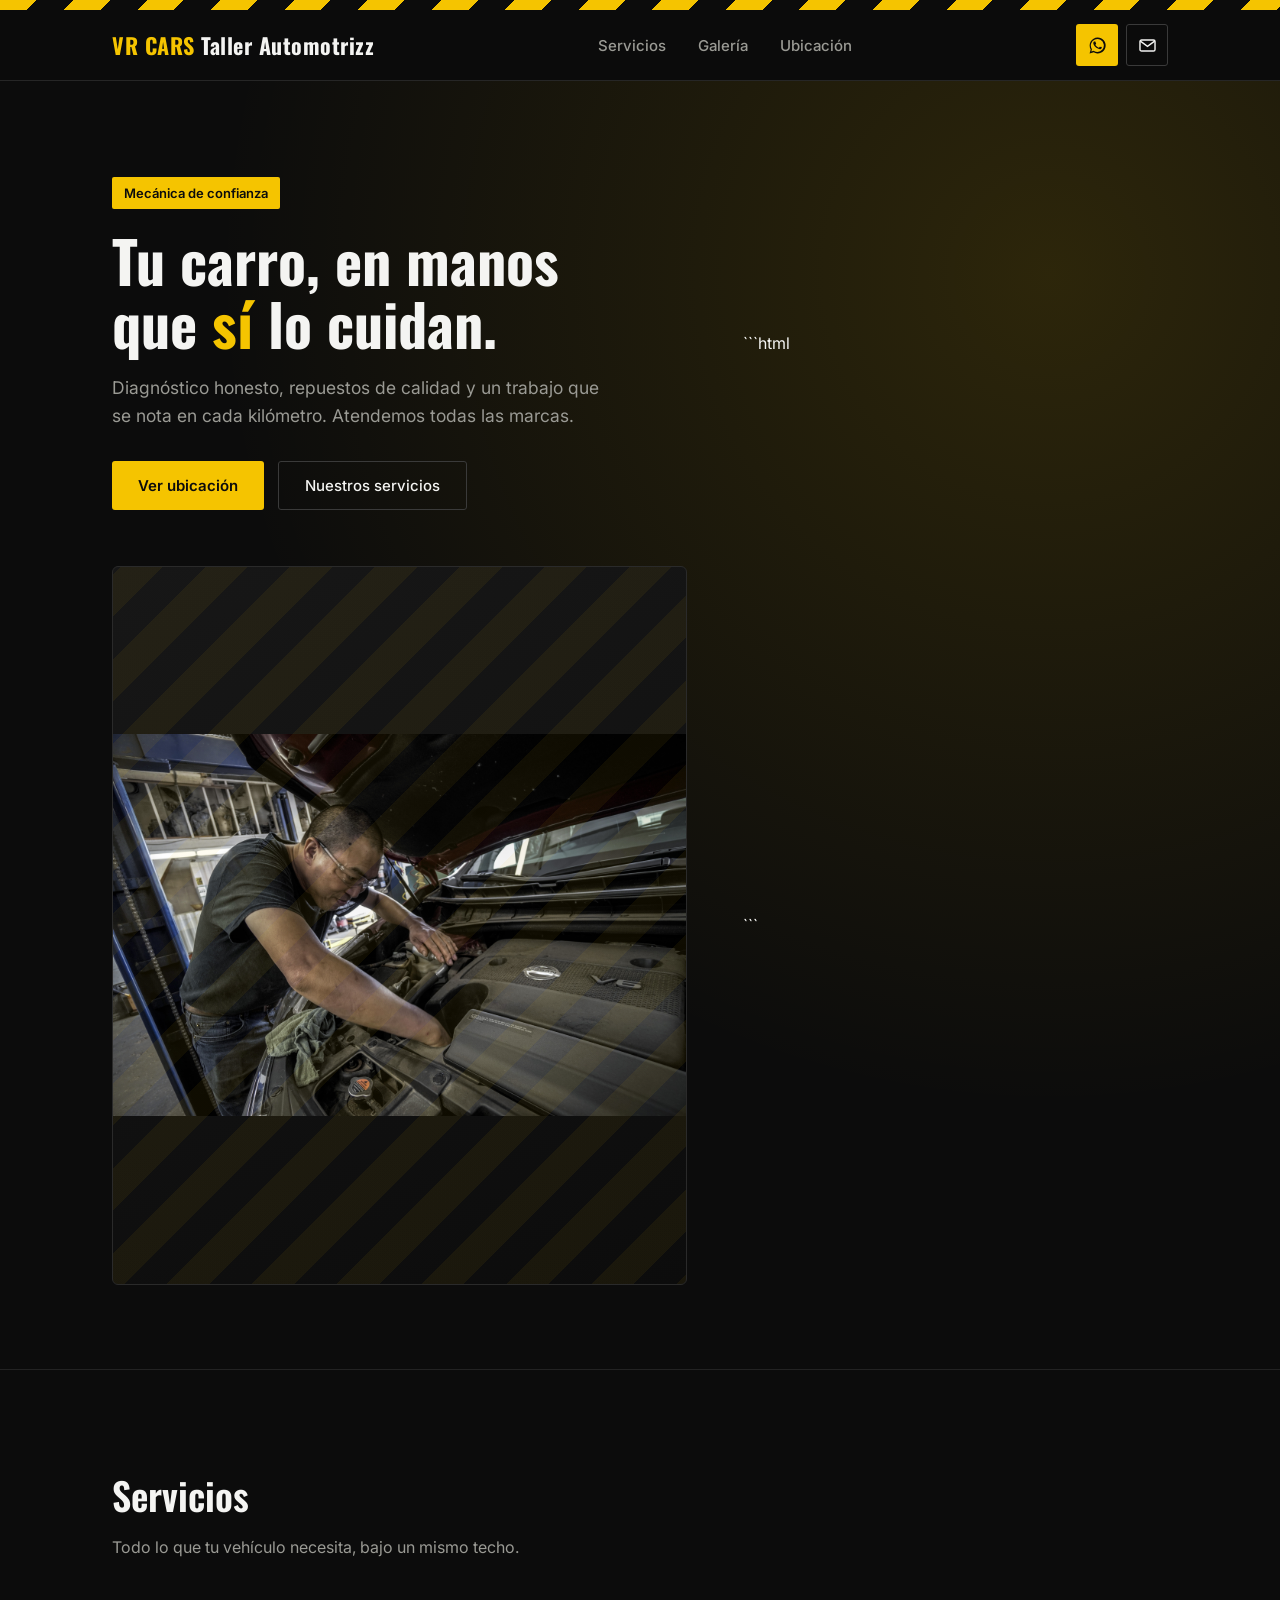
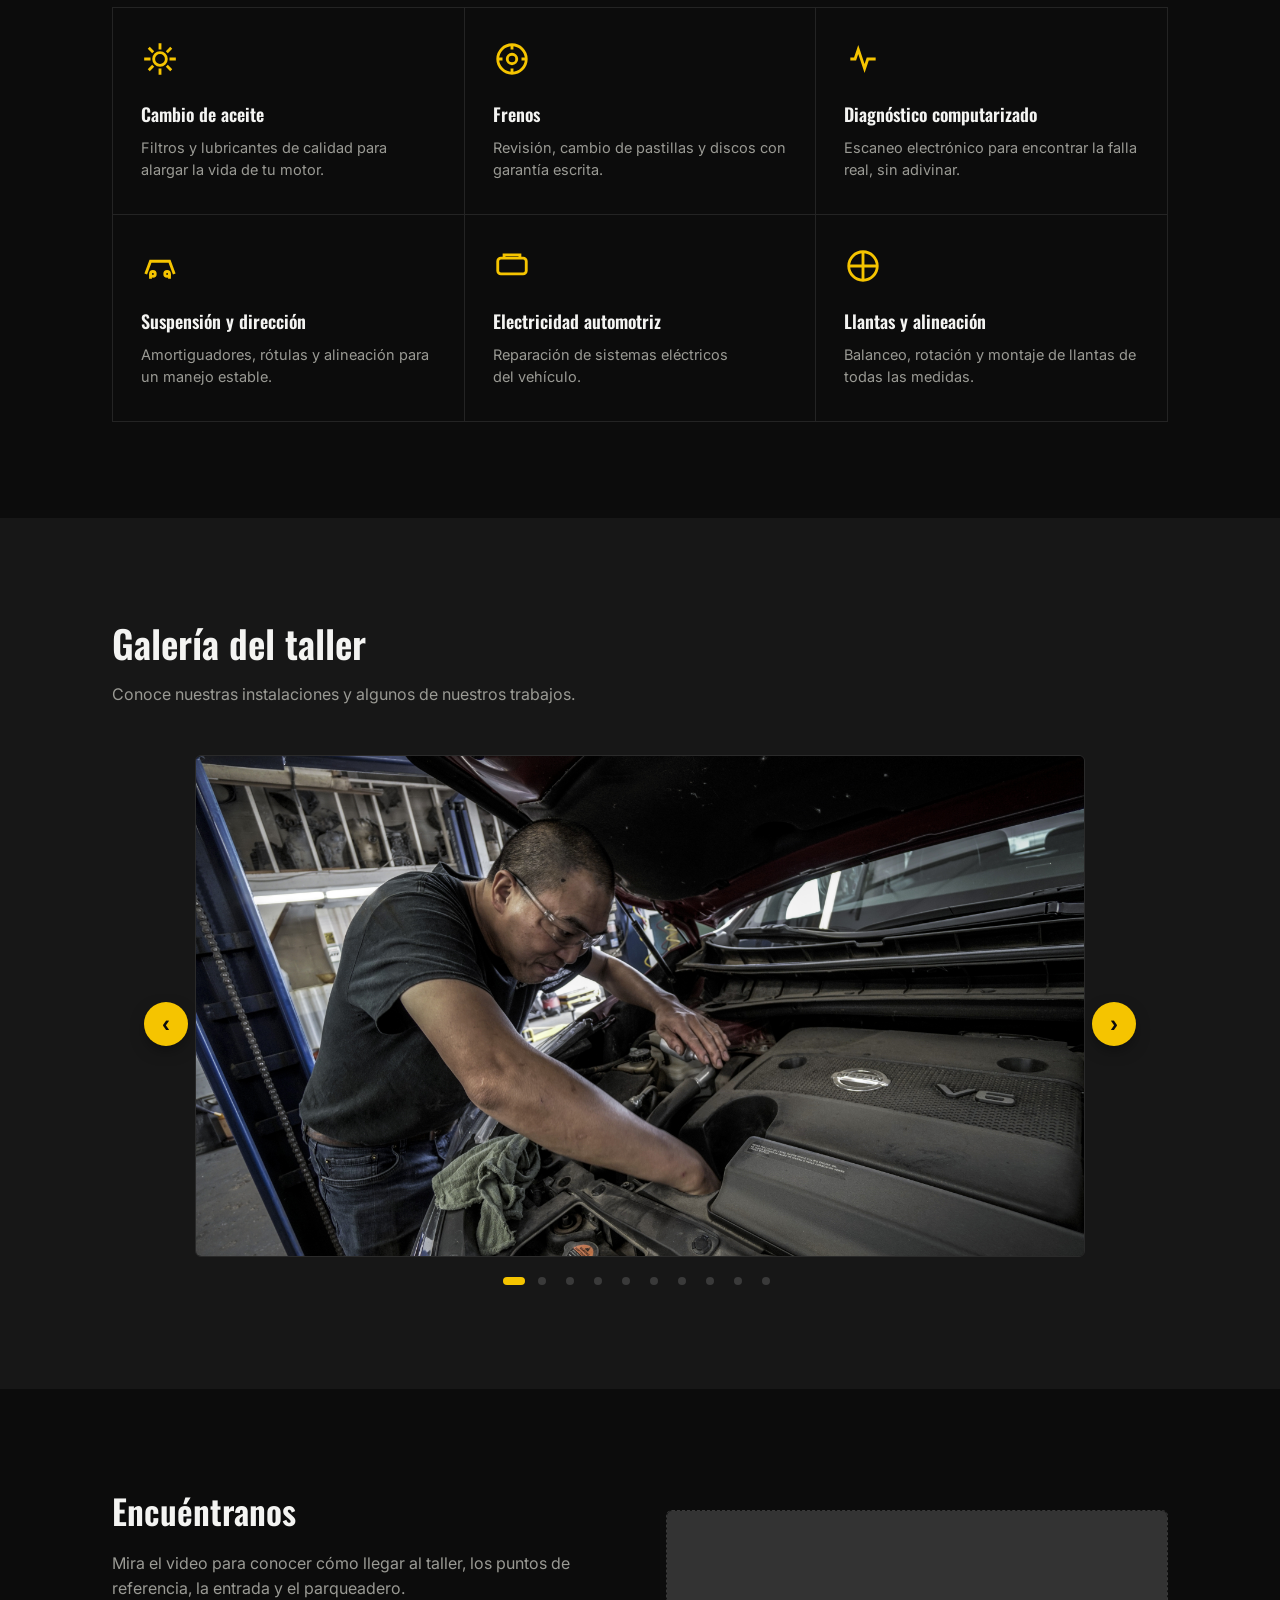
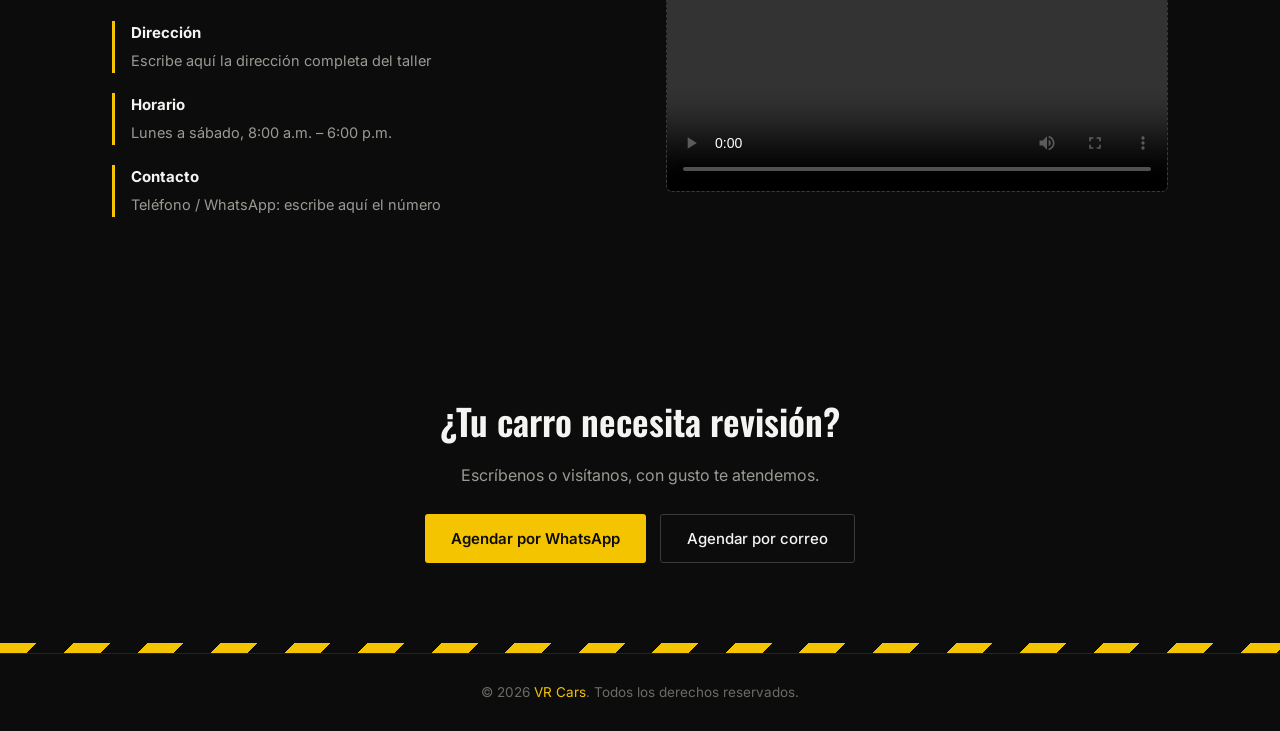
==== commit 3f1c7878: "Actualizar pagina BR Cars" ====
--- a/index.html
+++ b/index.html
@@ -126,27 +126,15 @@
             </div>
 
             <!-- Ilustración del automóvil -->
+           ```html
+<!-- Imagen del automóvil -->
             <div class="hero-visual">
-
-                <svg
-                    viewBox="0 0 64 64"
-                    fill="none"
-                    stroke="currentColor"
-                    stroke-width="2"
-                    style="color:var(--amarillo)"
-                >
-                    <path
-                        d="M8 40l4-12a4 4 0 0 1 4-3h32a4 4 0 0 1 4 3l4 12"
-                        stroke-linecap="round"
-                        stroke-linejoin="round"
-                    />
-                    <rect x="6" y="40" width="52" height="10" rx="2"/>
-                    <circle cx="16" cy="52" r="4"/>
-                    <circle cx="48" cy="52" r="4"/>
-                    <path d="M18 25h10l3 6" stroke-linecap="round"/>
-                </svg>
-
-            </div>
+             <img
+               src="img/img1.jpg"
+               alt="Automóvil en un taller mecánico"
+               class="hero-image">
+                </div>
+```
 
         </div>
 
@@ -284,47 +272,47 @@
 
                         <!-- Imagen 2 -->
                         <div class="slide">
-                            <img src="imagenes/imagen2.jpg" alt="Vehículo atendido en VR Cars">
+                            <img src="img/img2.jpg" alt="Vehículo atendido en VR Cars">
                         </div>
 
                         <!-- Imagen 3 -->
                         <div class="slide">
-                            <img src="imagenes/imagen3.jpg" alt="Equipo de trabajo">
+                            <img src="img/img3.jpg" alt="Equipo de trabajo">
                         </div>
 
                         <!-- Imagen 4 -->
                         <div class="slide">
-                            <img src="imagenes/imagen4.jpg" alt="Instalaciones del taller">
+                            <img src="img/img4.jpg" alt="Instalaciones del taller">
                         </div>
 
                         <!-- Imagen 5 -->
                         <div class="slide">
-                            <img src="imagenes/imagen5.jpg" alt="Trabajo automotriz">
+                            <img src="img/img5.png" alt="Trabajo automotriz">
                         </div>
 
                         <!-- Imagen 6 -->
                         <div class="slide">
-                            <img src="imagenes/imagen6.jpg" alt="Vehículo en mantenimiento">
+                            <img src="img/img6.jpg" alt="Vehículo en mantenimiento">
                         </div>
 
                         <!-- Imagen 7 -->
                         <div class="slide">
-                            <img src="imagenes/imagen7.jpg" alt="Servicio automotriz">
+                            <img src="img/img7.jpg" alt="Servicio automotriz">
                         </div>
 
                         <!-- Imagen 8 -->
                         <div class="slide">
-                            <img src="imagenes/imagen8.jpg" alt="Taller VR Cars">
+                            <img src="img/img8.jpg" alt="Taller VR Cars">
                         </div>
 
                         <!-- Imagen 9 -->
                         <div class="slide">
-                            <img src="imagenes/imagen9.jpg" alt="Mecánica automotriz">
+                            <img src="img/img9.jpg" alt="Mecánica automotriz">
                         </div>
 
                         <!-- Imagen 10 -->
                         <div class="slide">
-                            <img src="imagenes/imagen10.jpg" alt="Trabajo realizado en VR Cars">
+                            <img src="img/img10.jpg" alt="Trabajo realizado en VR Cars">
                         </div>
 
                     </div>
@@ -427,7 +415,7 @@
                 <!-- WhatsApp -->
                 <a
                     class="btn-primary"
-                    href="https://wa.me/573001234567?text=Hola%2C%20quiero%20agendar%20una%20cita"
+                   href="https://wa.me/573046393502?text=Hola%2C%20quiero%20agendar%20una%20cita"
                     target="_blank"
                     rel="noopener"
                 >
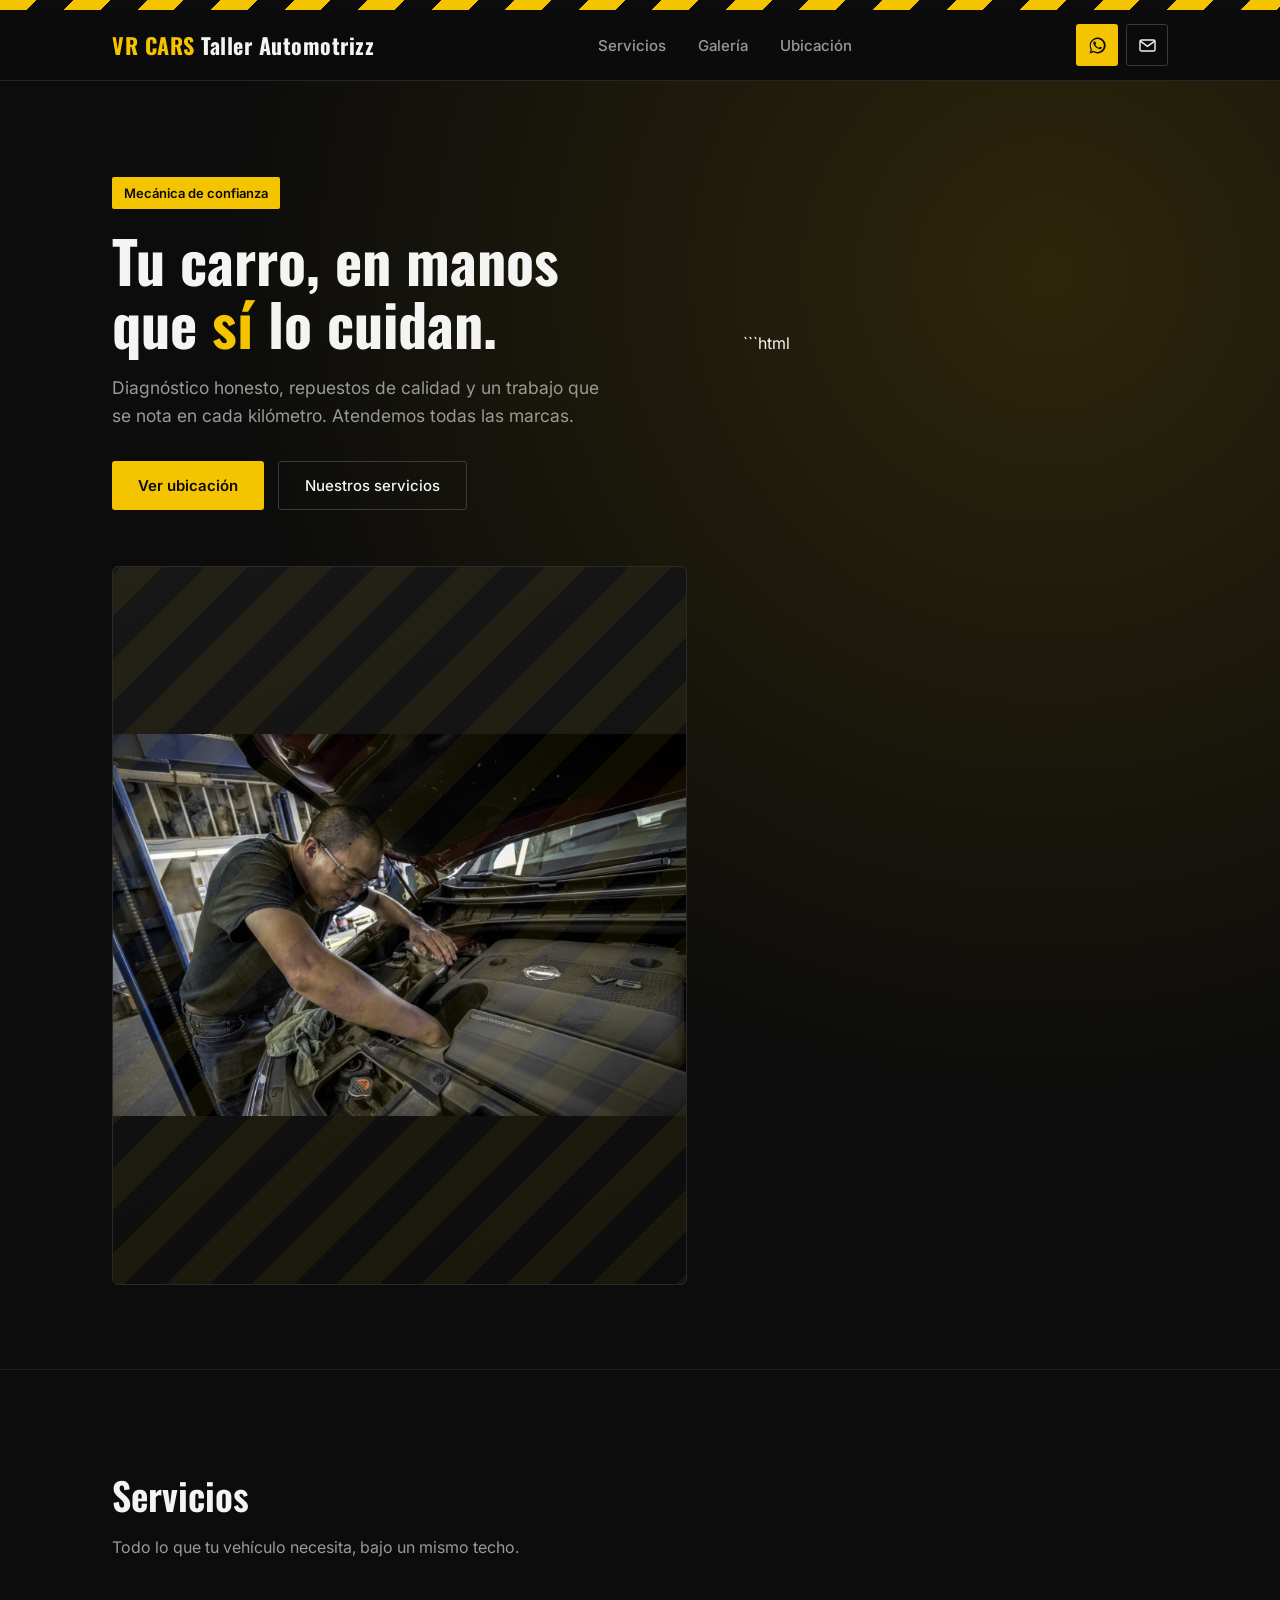
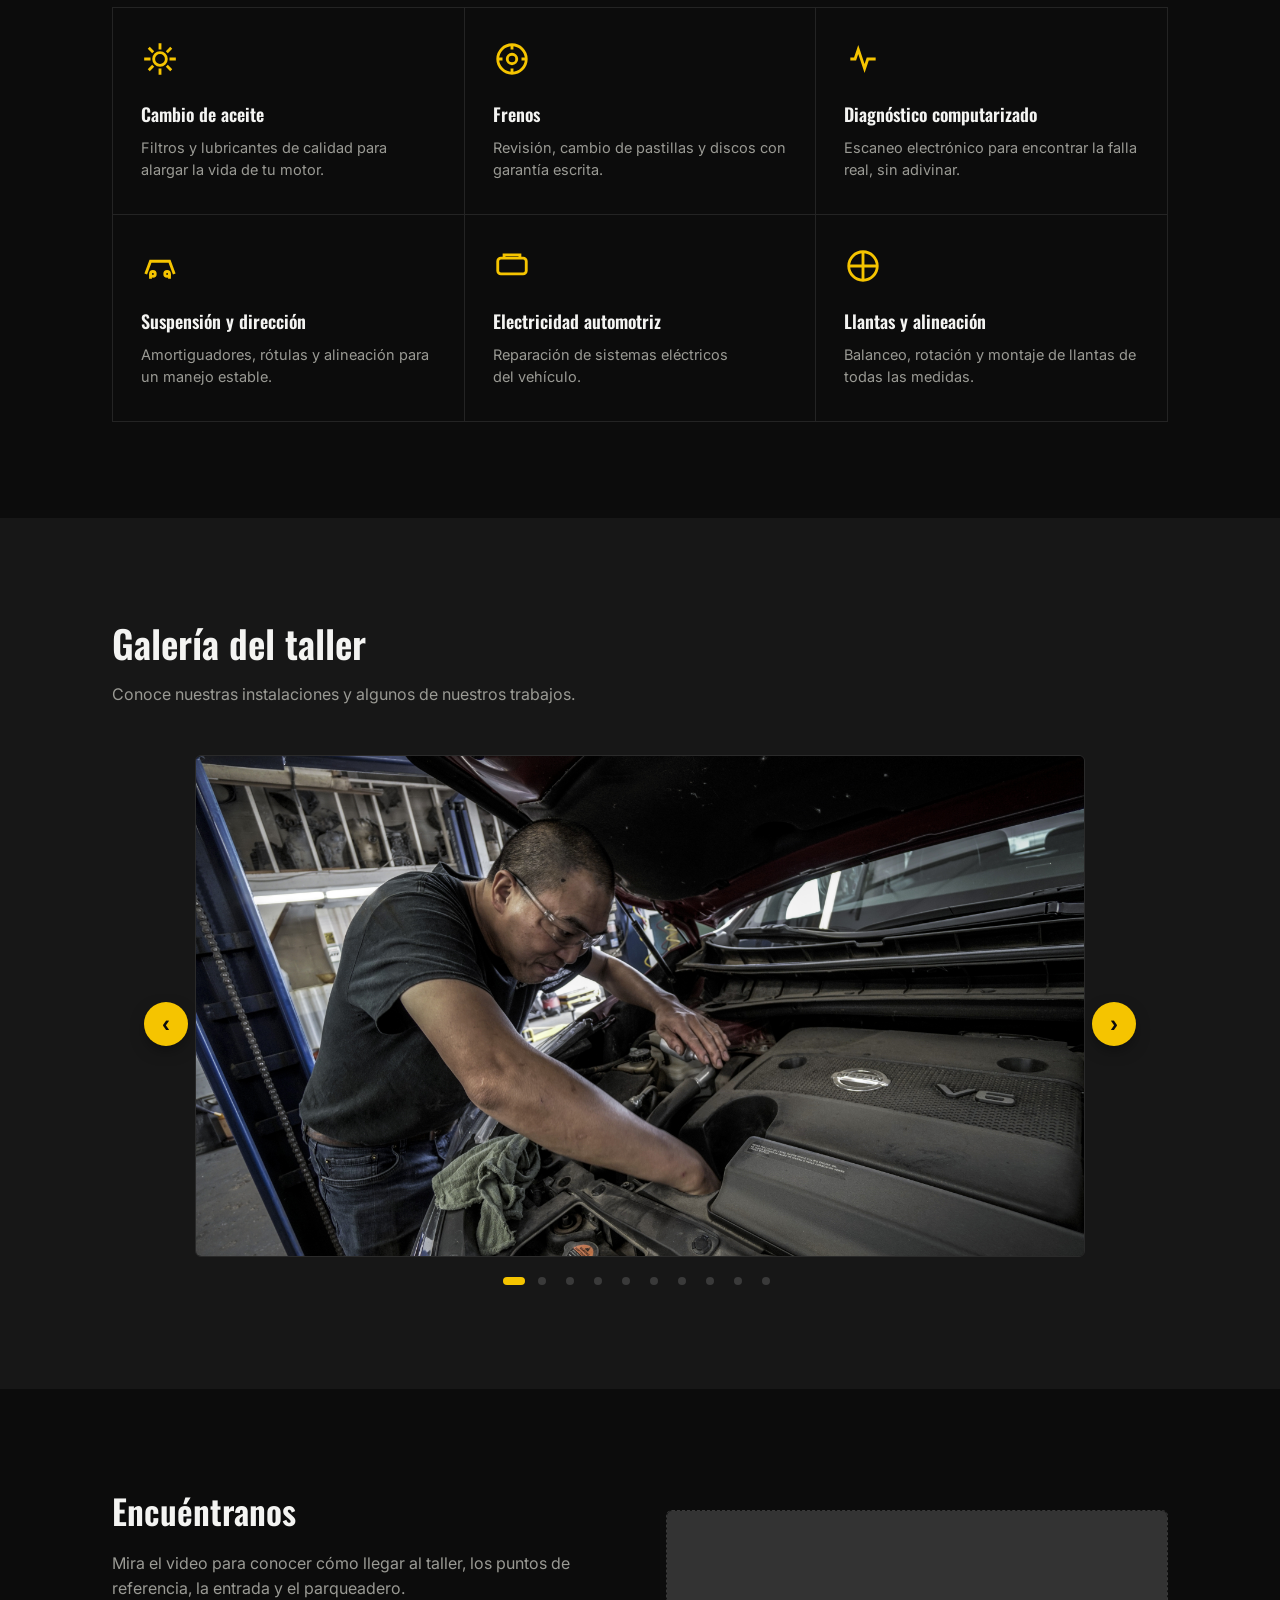
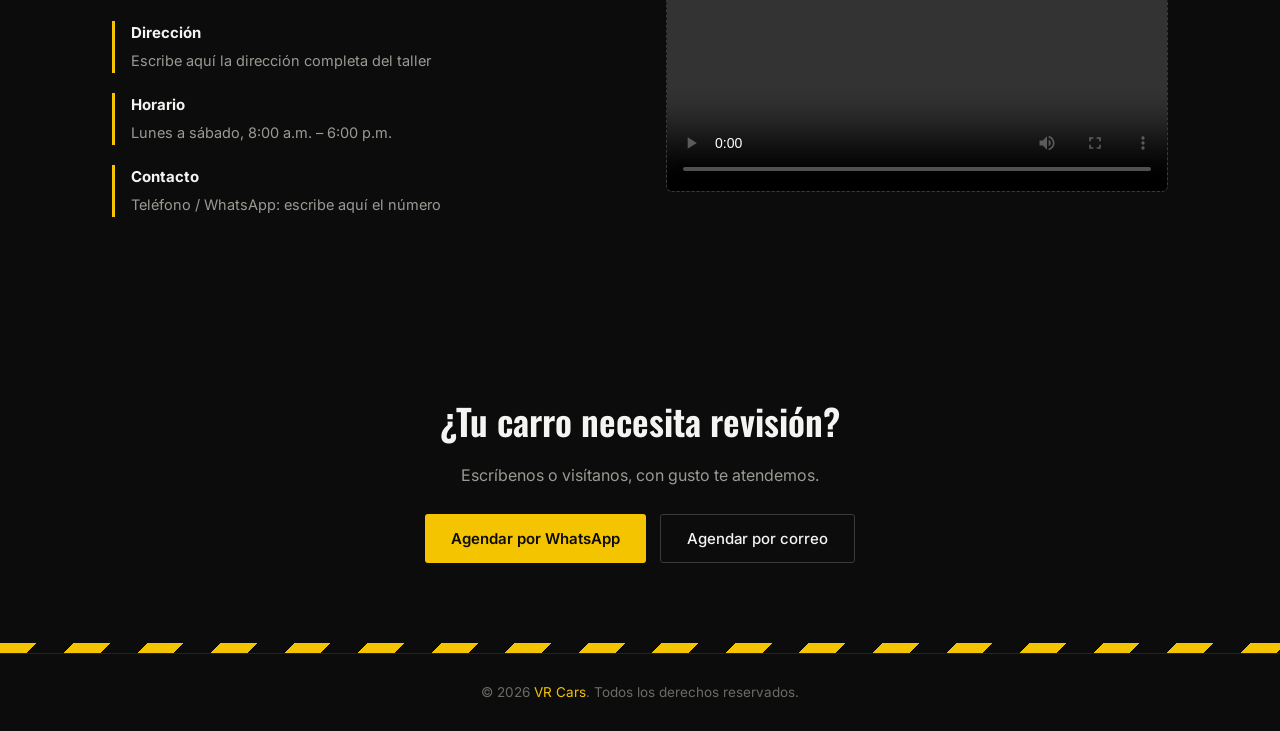
==== commit 15e734f6: "Actualizar pagina BR Cars" ====
--- a/index.html
+++ b/index.html
@@ -134,7 +134,6 @@
                alt="Automóvil en un taller mecánico"
                class="hero-image">
                 </div>
-```
 
         </div>
 
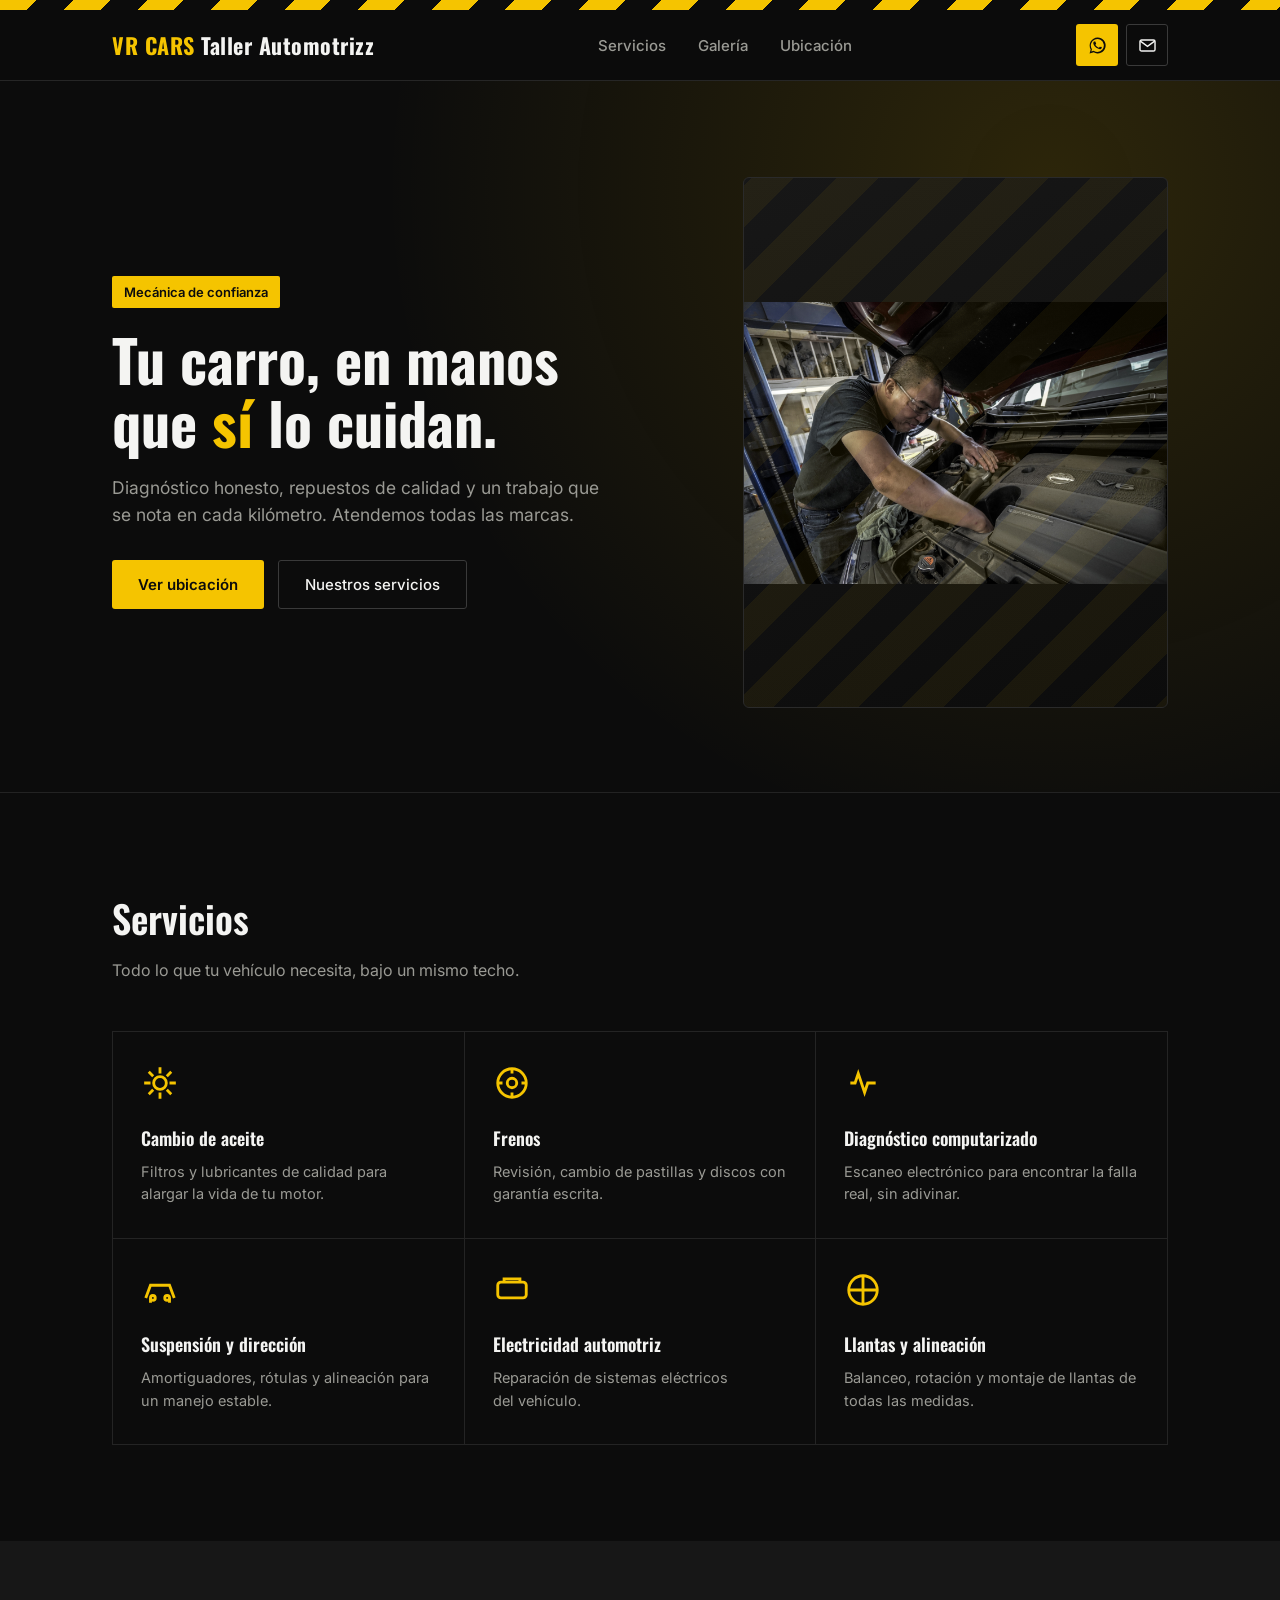
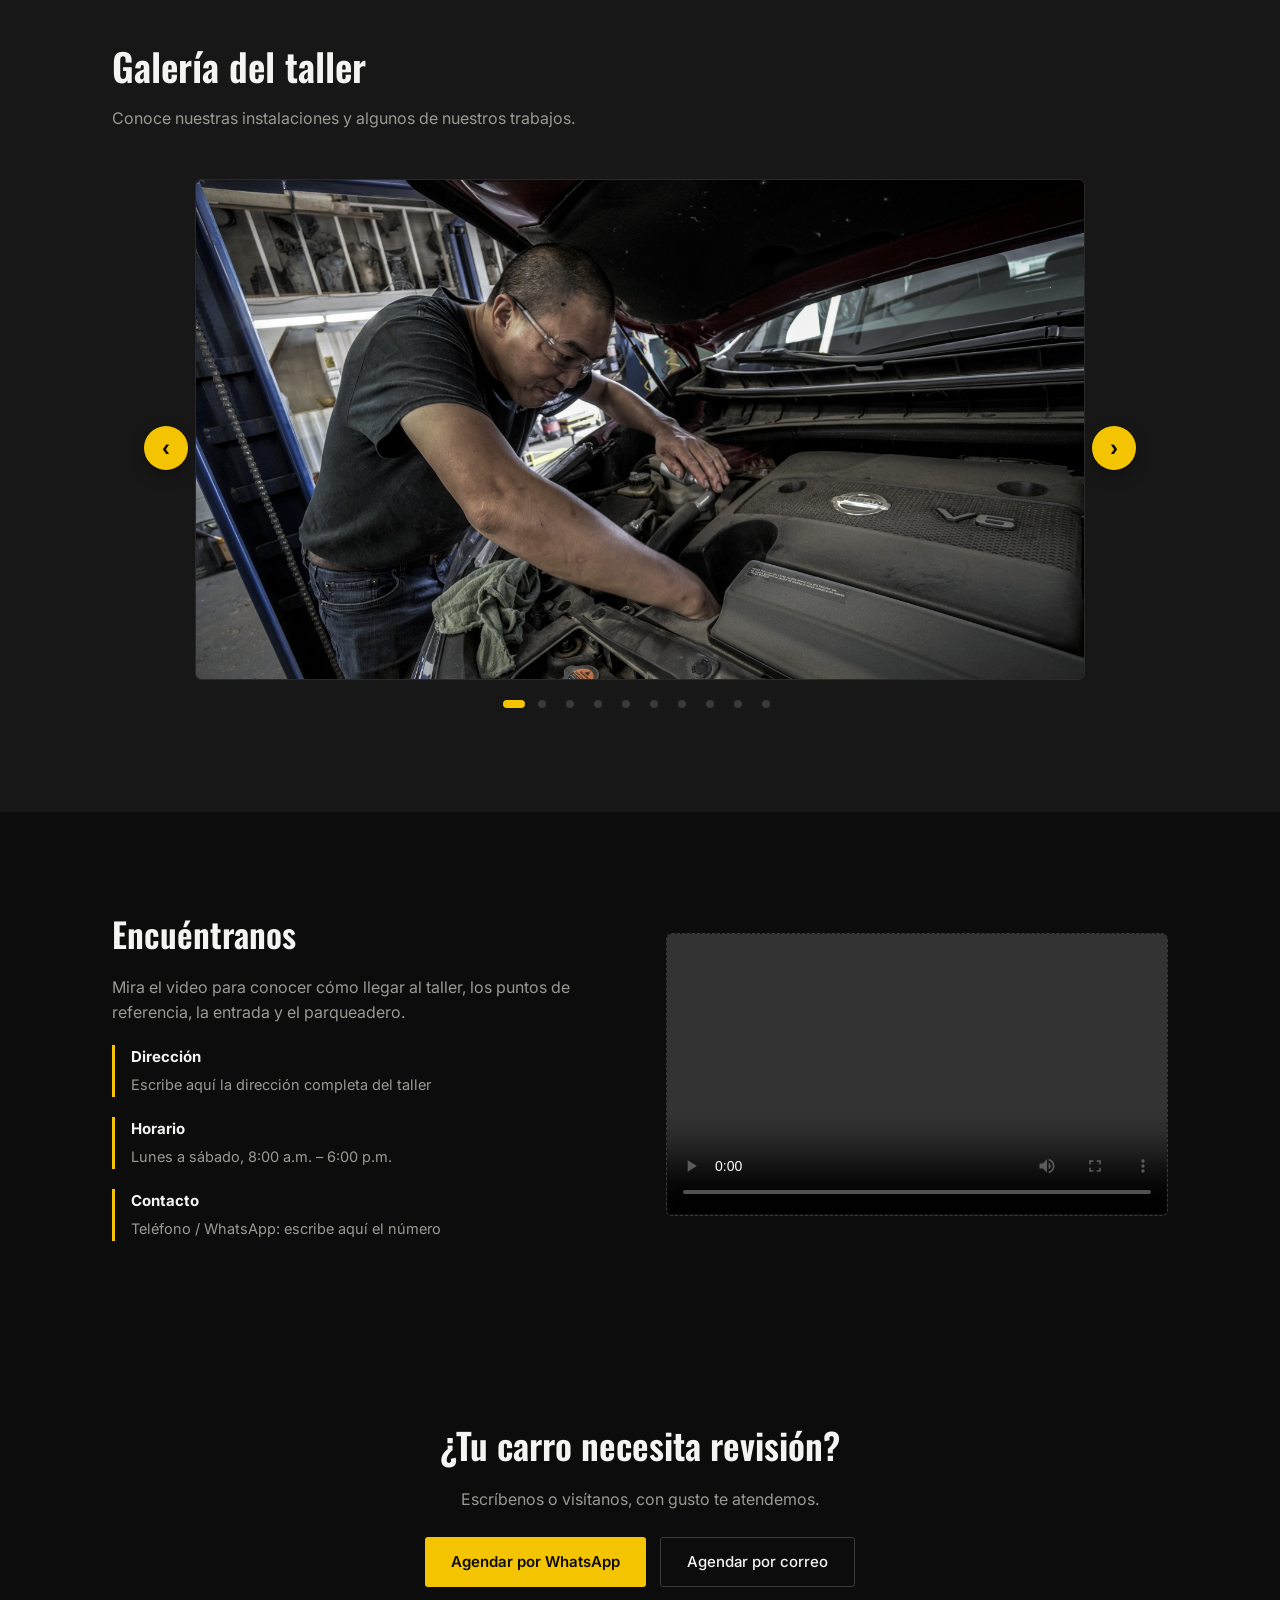
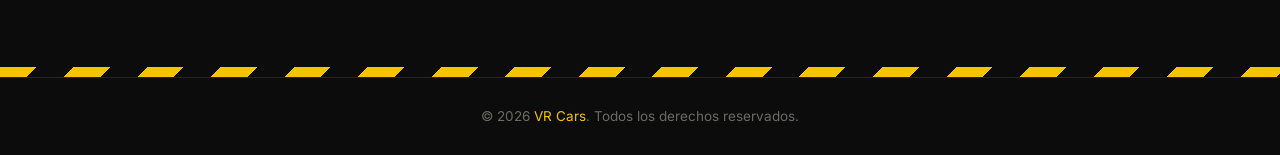
==== commit 7976b966: "Actualizar pagina BR Cars" ====
--- a/index.html
+++ b/index.html
@@ -126,7 +126,6 @@
             </div>
 
             <!-- Ilustración del automóvil -->
-           ```html
 <!-- Imagen del automóvil -->
             <div class="hero-visual">
              <img
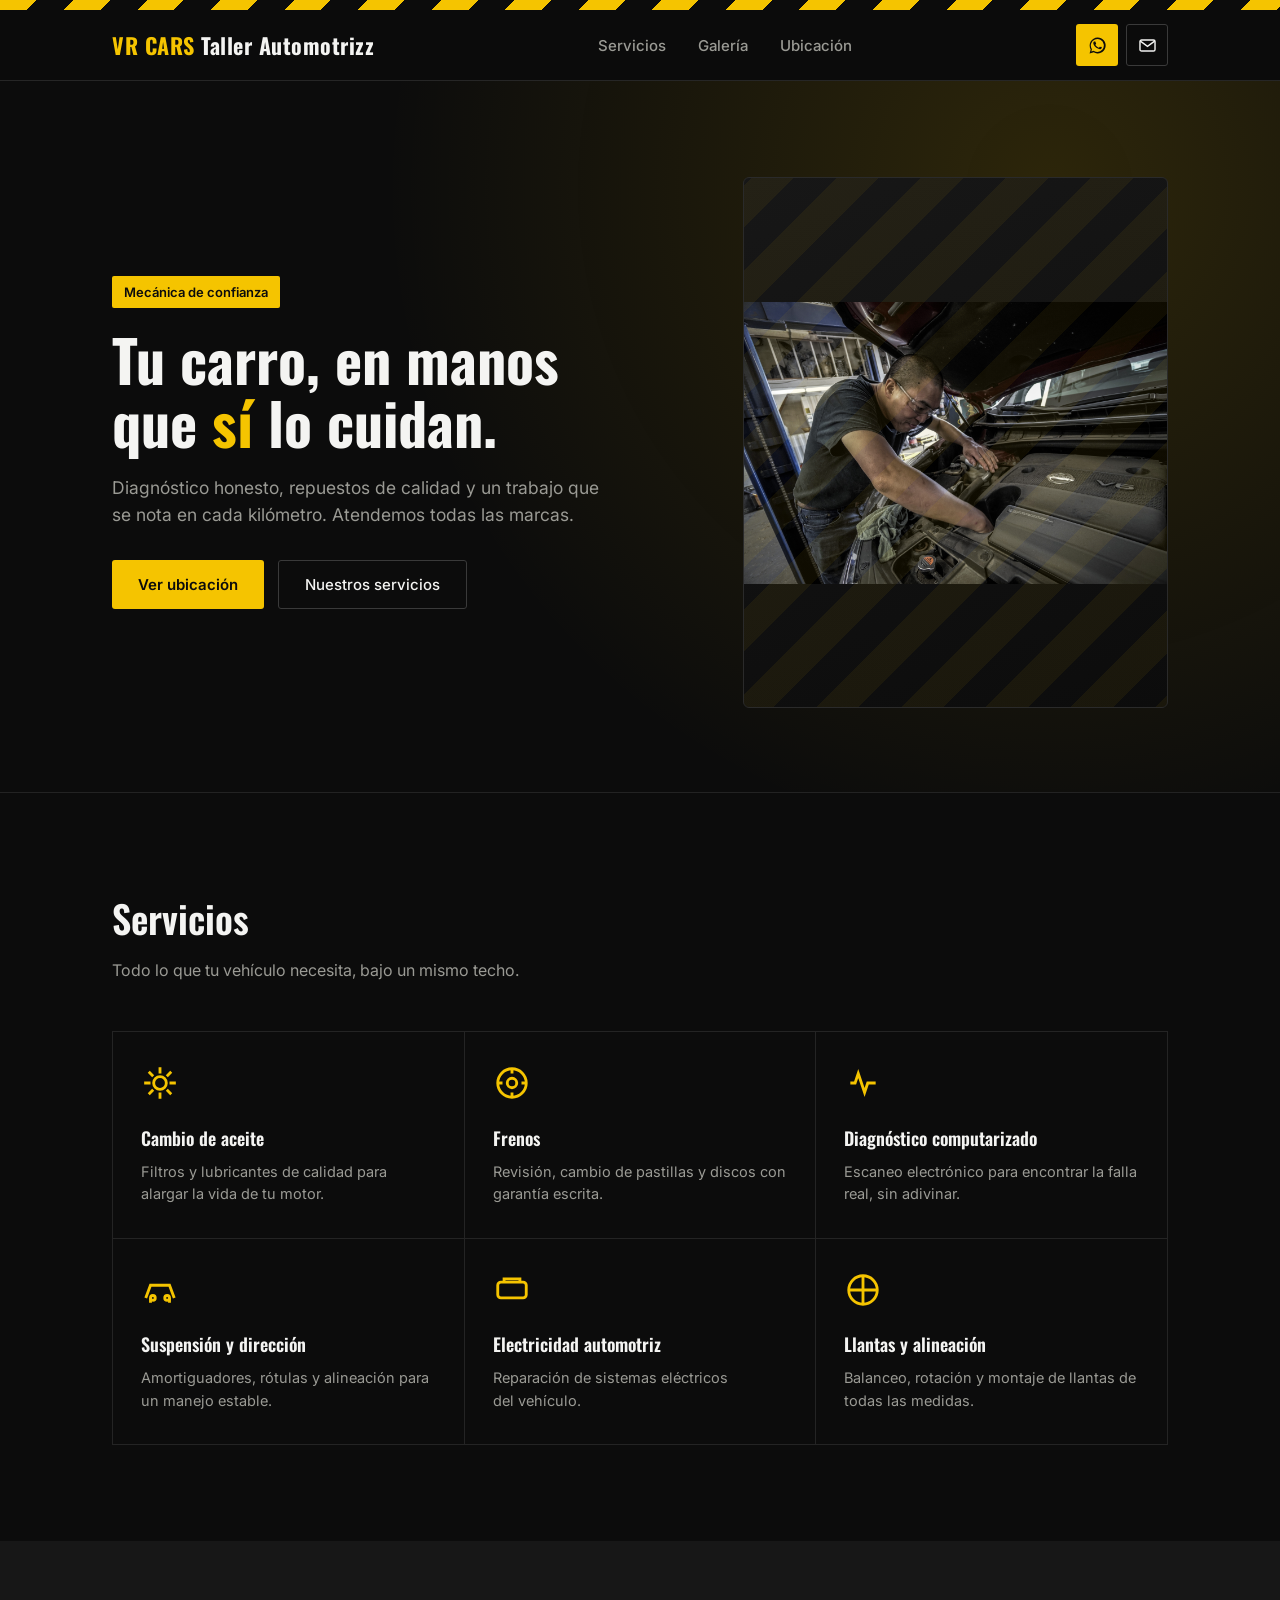
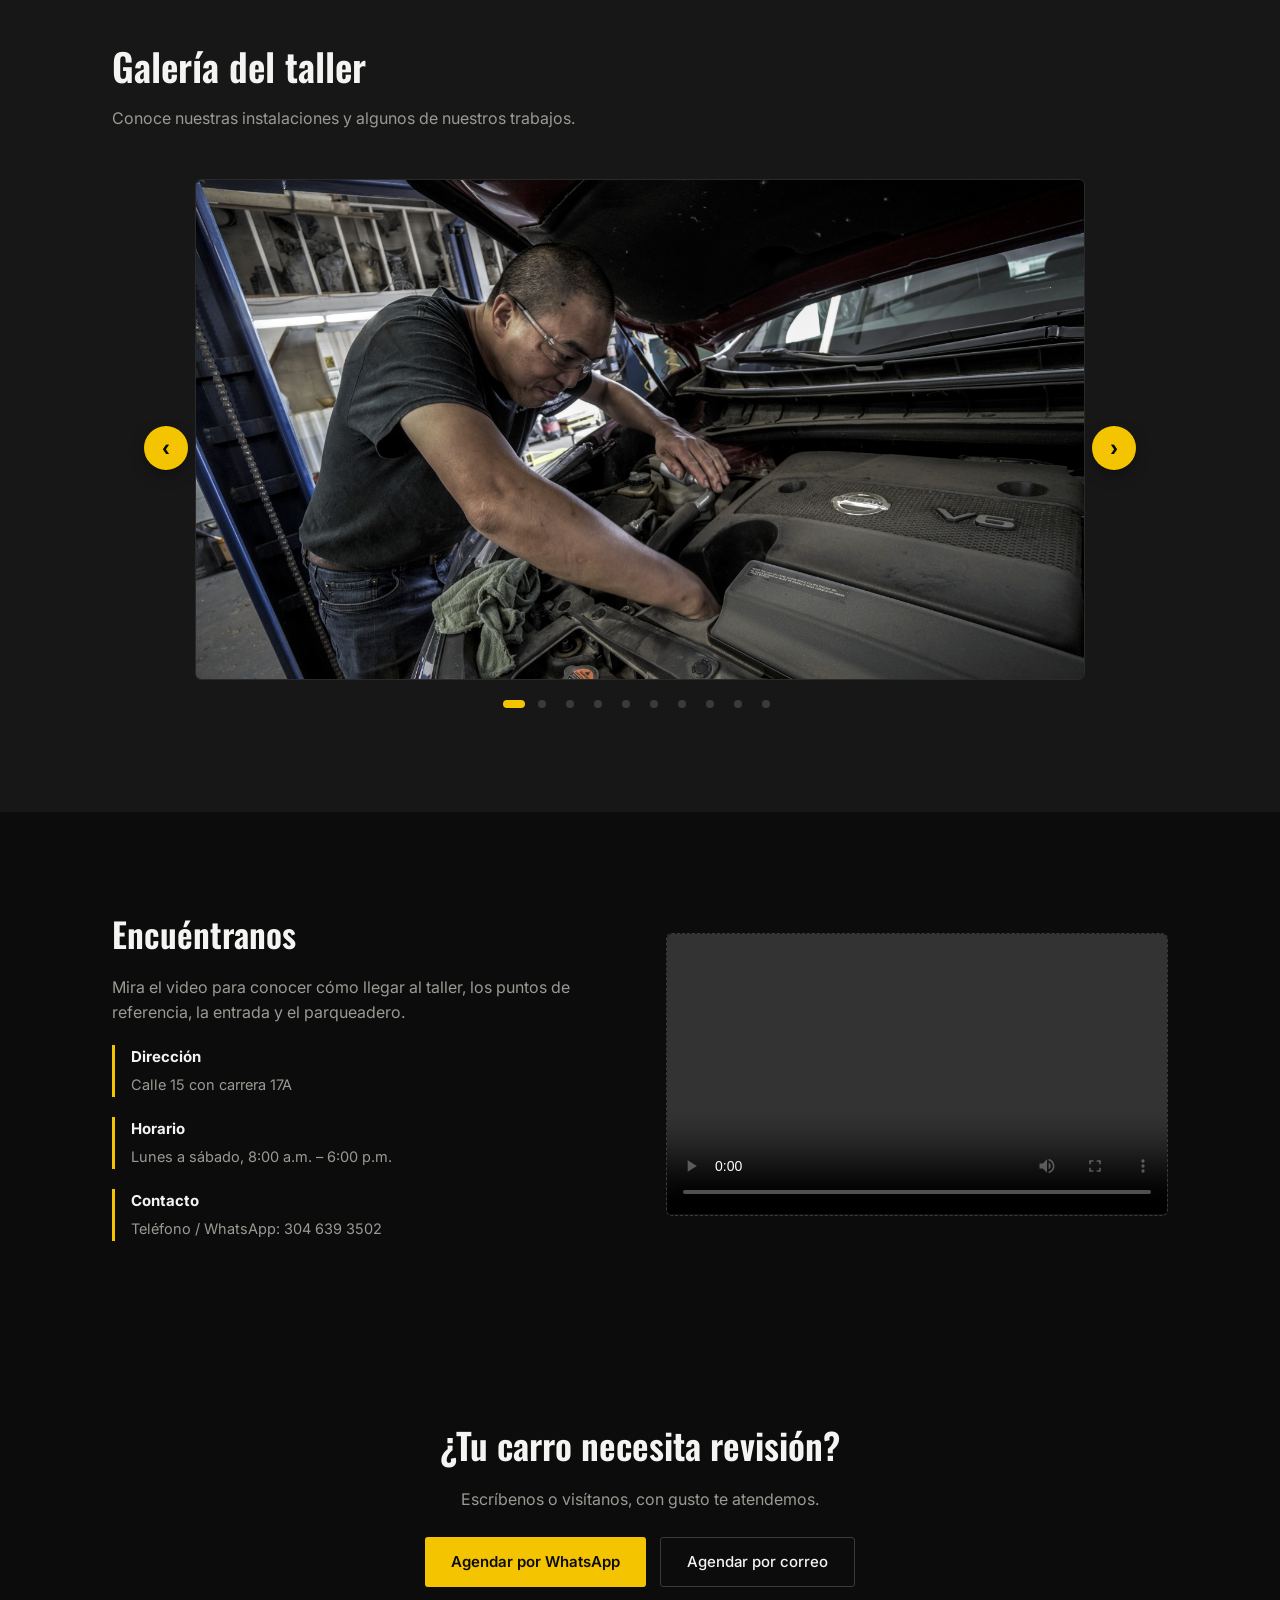
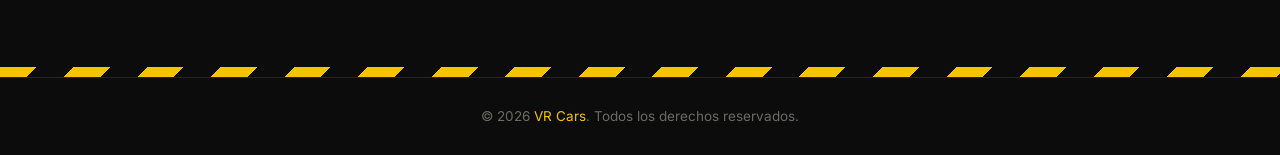
==== commit bdd4aafe: "Actualizar pagina BR Cars" ====
--- a/index.html
+++ b/index.html
@@ -352,7 +352,7 @@
                 <div class="direccion">
                     <strong>Dirección</strong>
                     <span>
-                        Escribe aquí la dirección completa del taller
+                        Calle 15 con carrera 17A
                     </span>
                 </div>
 
@@ -366,7 +366,7 @@
                 <div class="direccion">
                     <strong>Contacto</strong>
                     <span>
-                        Teléfono / WhatsApp: escribe aquí el número
+                        Teléfono / WhatsApp: 304 639 3502
                     </span>
                 </div>
 
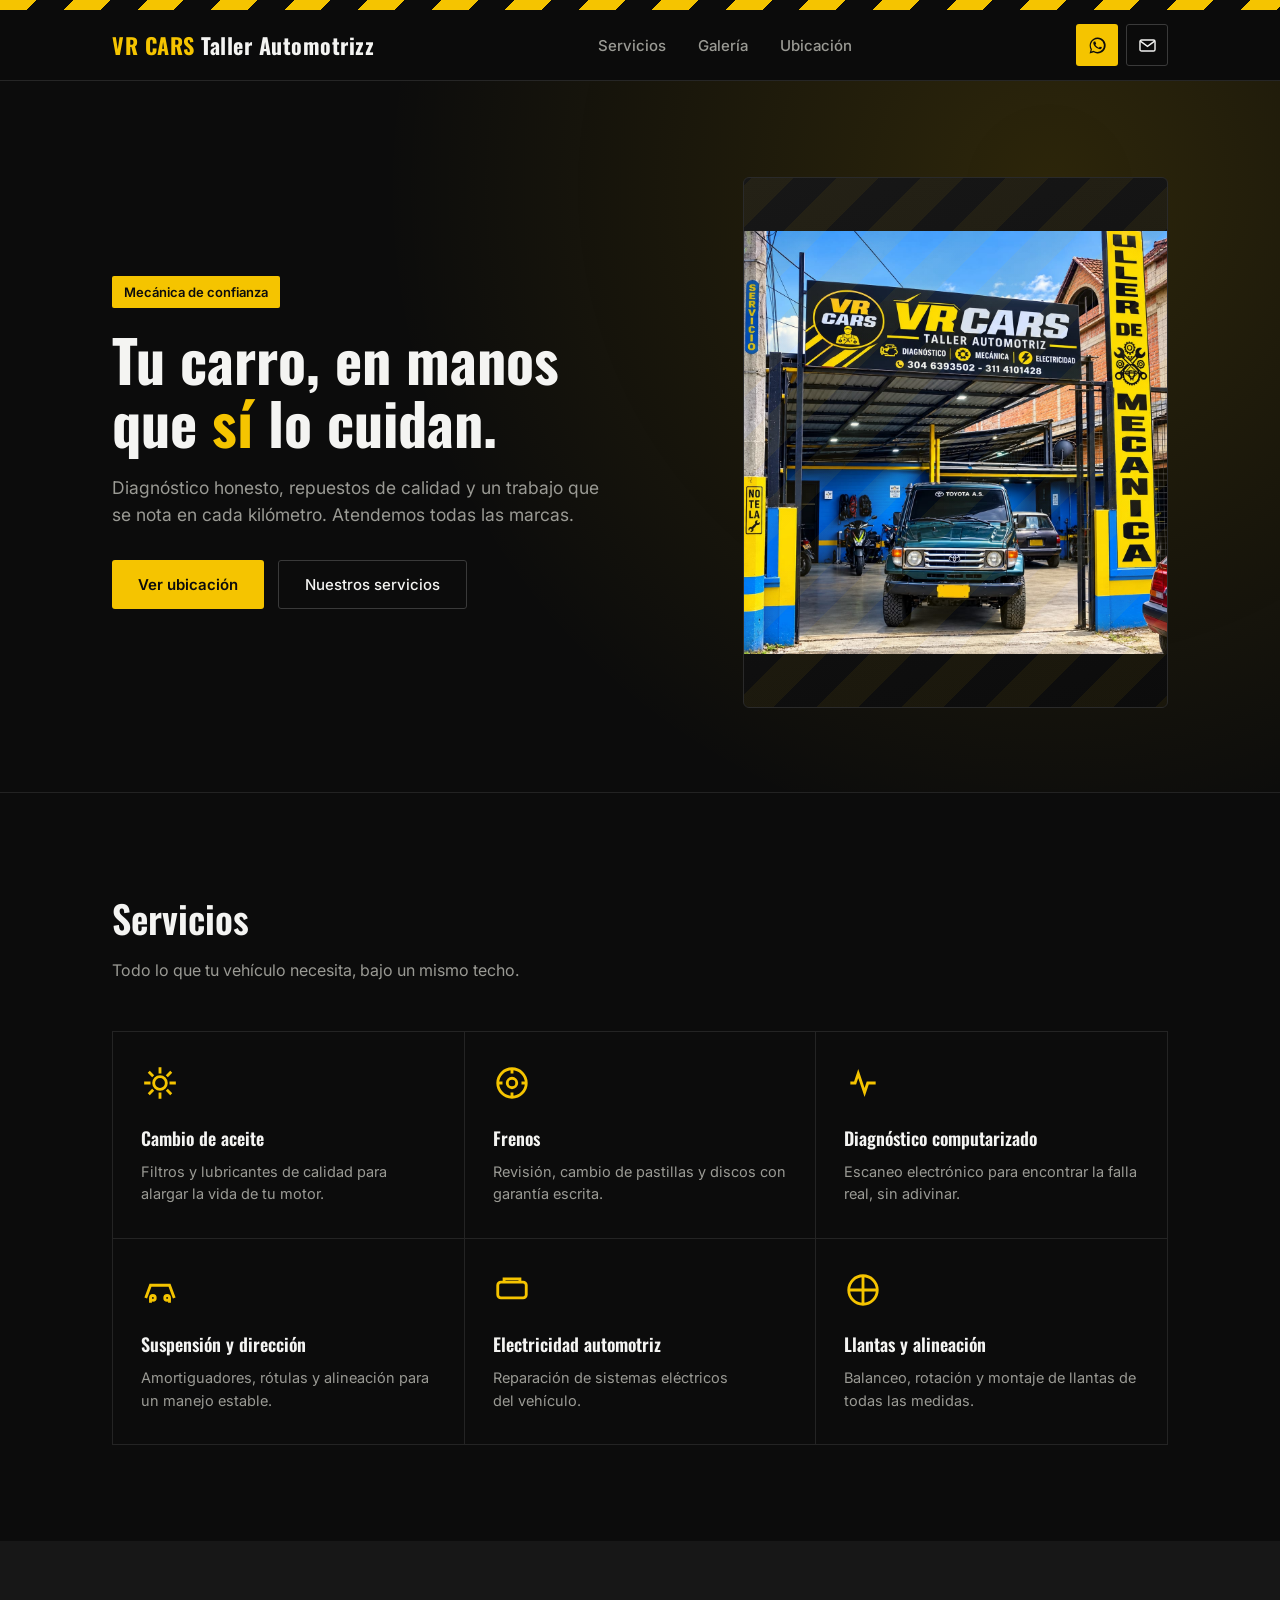
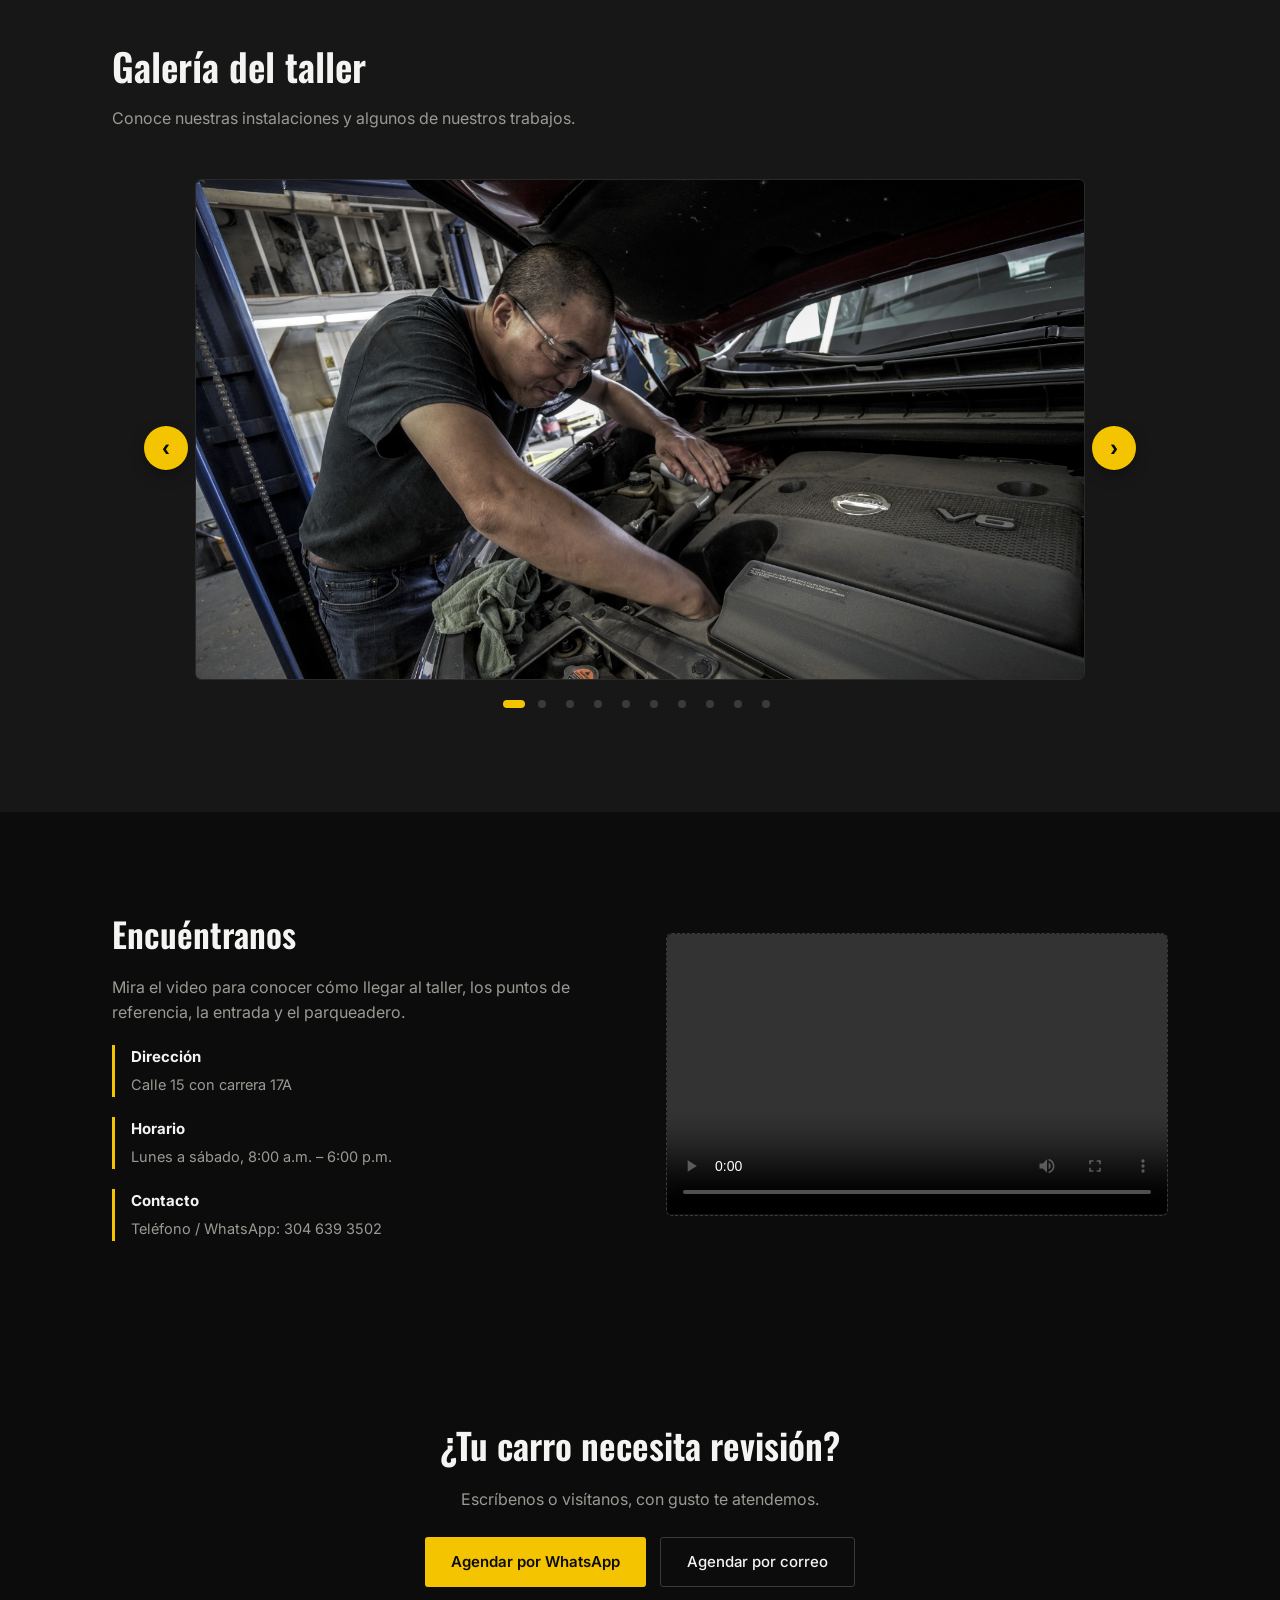
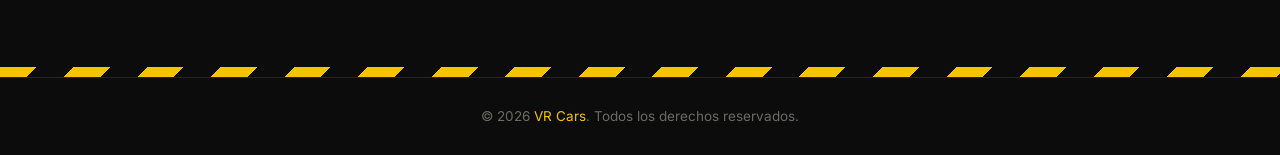
==== commit 532e9181: "Actualizar pagina BR Cars" ====
--- a/index.html
+++ b/index.html
@@ -129,7 +129,7 @@
 <!-- Imagen del automóvil -->
             <div class="hero-visual">
              <img
-               src="img/img1.jpg"
+               src="img/img11.jpeg"
                alt="Automóvil en un taller mecánico"
                class="hero-image">
                 </div>
